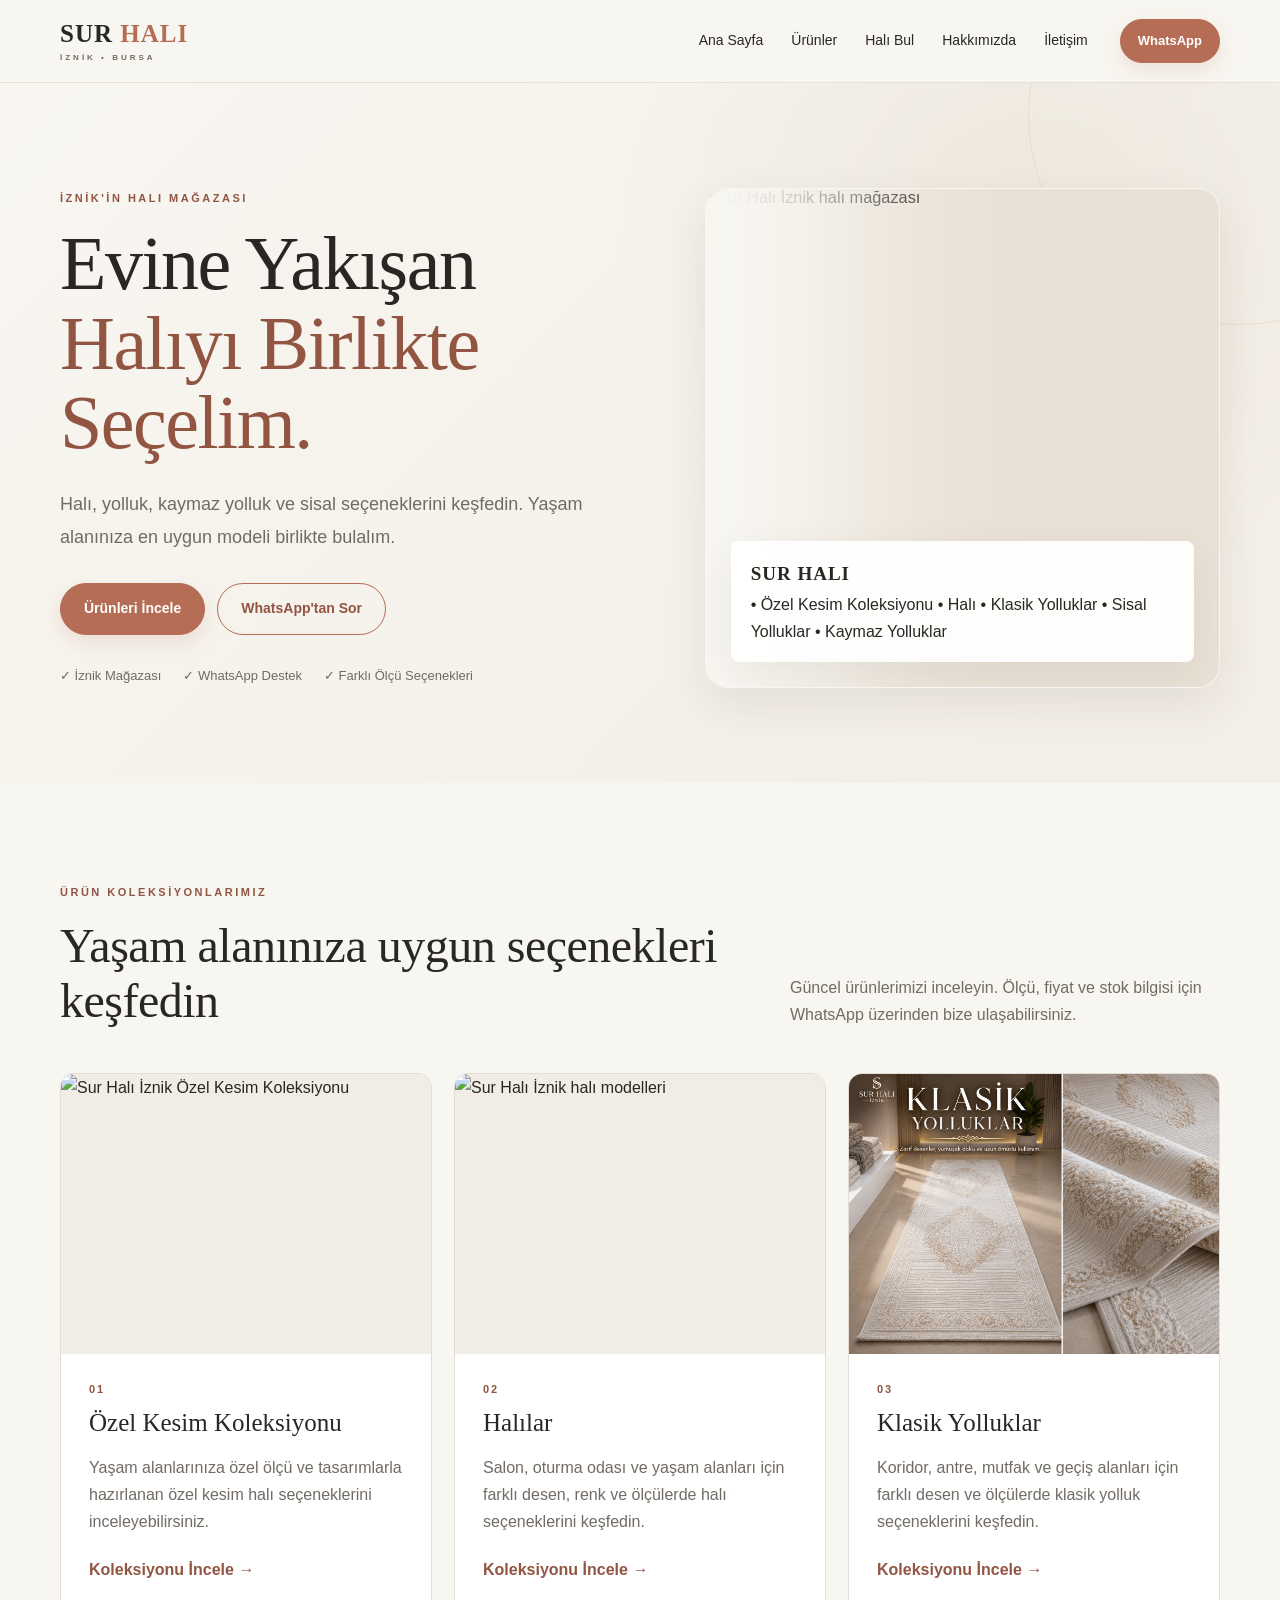
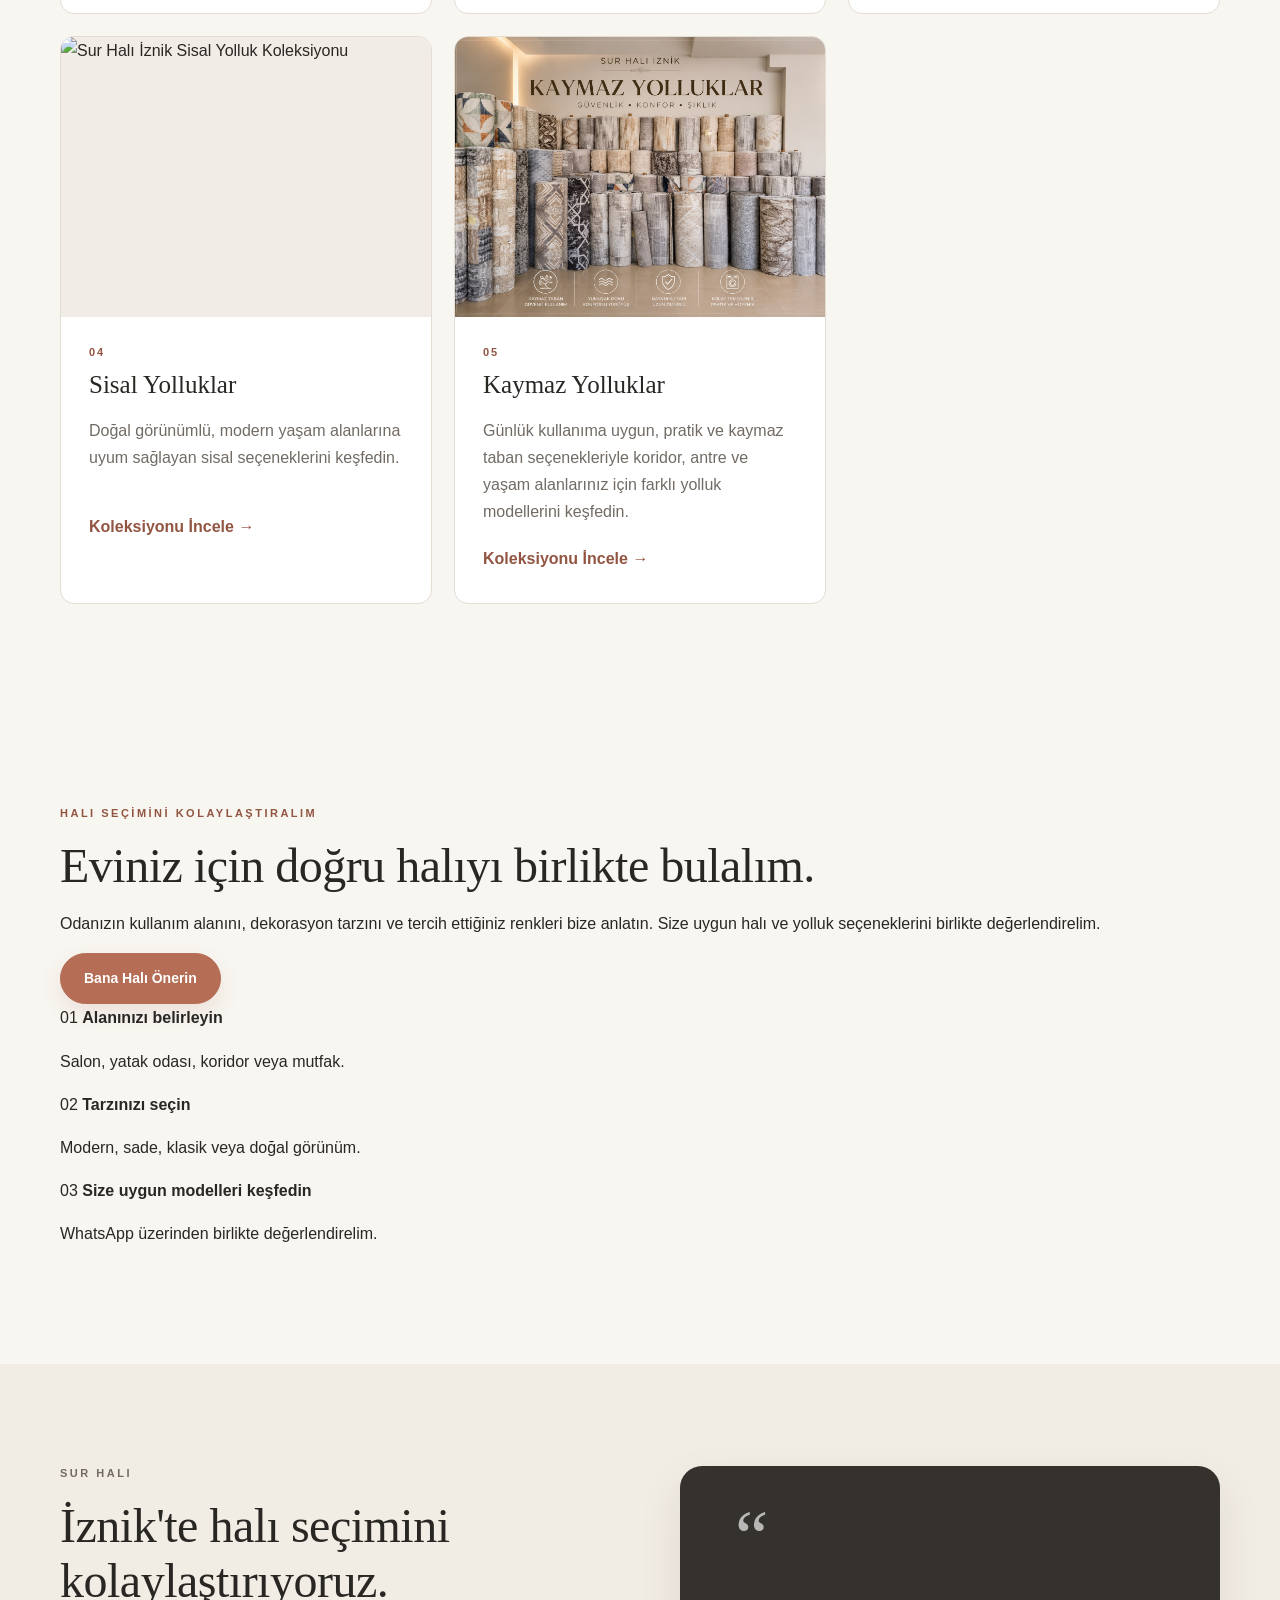
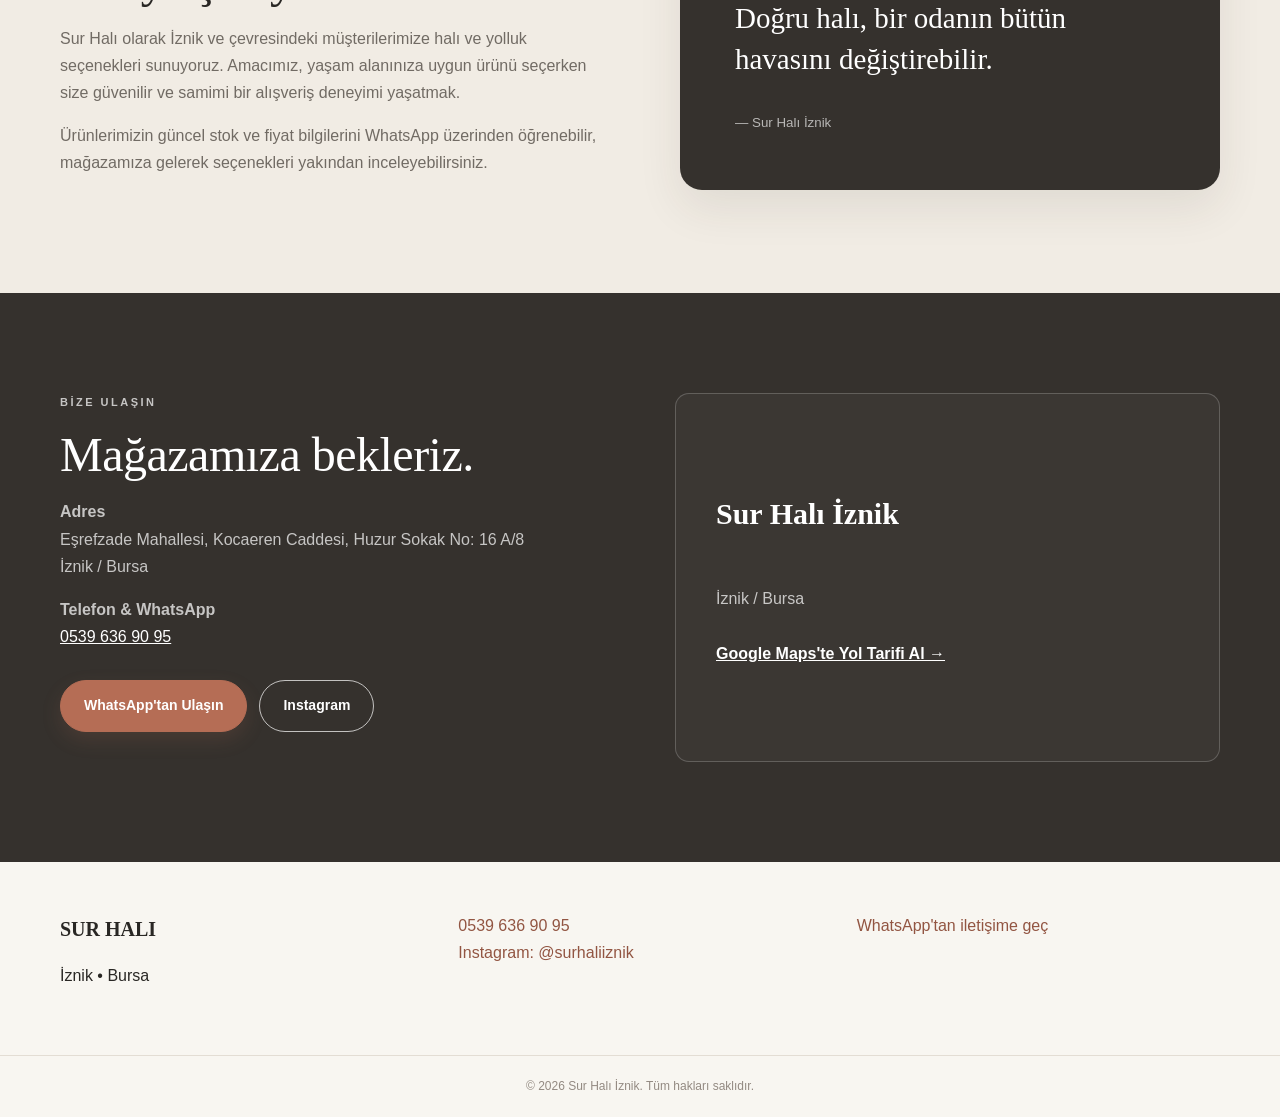
==== index.html @ c20e755e "Update index.html" ====
<!doctype html>
<html lang="tr">

<head>

  <meta charset="UTF-8">
  <meta name="viewport" content="width=device-width, initial-scale=1.0">

  <title>Sur Halı İznik | Halı, Yolluk ve Kaymaz Yolluk</title>

  <meta
    name="description"
    content="Sur Halı İznik; halı, yolluk, kaymaz yolluk ve sisal seçenekleriyle hizmetinizde. İznik ve Türkiye'nin her yerinden ürünlerimizi inceleyin, WhatsApp üzerinden bilgi alın."
  >

  <meta
    name="keywords"
    content="Sur Halı İznik, halı, yolluk, kaymaz yolluk, sisal halı, İznik halı, Bursa halı, halı mağazası"
  >

  <meta name="robots" content="index, follow">

  <meta name="theme-color" content="#6d3f2f">

  <link
    rel="canonical"
    href="https://ceribas-wx16.github.io/sur-hali/"
  >

  <link rel="stylesheet" href="style.css">

</head>


<body>


<!-- =========================================================
     HEADER
========================================================= -->

<header class="site-header">

  <div class="container nav">

    <a class="logo" href="#anasayfa">

      SUR <span>HALI</span>

      <small>
        İZNİK • BURSA
      </small>

    </a>


    <nav>

      <a href="#anasayfa">
        Ana Sayfa
      </a>

      <a href="#urunler">
        Ürünler
      </a>

      <a href="#kesfet">
        Halı Bul
      </a>

      <a href="#hakkimizda">
        Hakkımızda
      </a>

      <a href="#iletisim">
        İletişim
      </a>

    </nav>


    <a
      class="btn btn-small"
      href="https://wa.me/905396369095"
      target="_blank"
      rel="noopener"
    >
      WhatsApp
    </a>

  </div>

</header>



<main id="anasayfa">


<!-- =========================================================
     HERO
========================================================= -->

<section class="hero">

  <div class="container hero-grid">


    <div>

      <p class="eyebrow">
        İZNİK'İN HALI MAĞAZASI
      </p>


      <h1>
        Evine Yakışan
        <br>
        <span>Halıyı Birlikte Seçelim.</span>
      </h1>


      <p class="lead">
        Halı, yolluk, kaymaz yolluk ve sisal seçeneklerini keşfedin.
        Yaşam alanınıza en uygun modeli birlikte bulalım.
      </p>


      <div class="actions">

        <a
          class="btn"
          href="#urunler"
        >
          Ürünleri İncele
        </a>


        <a
          class="btn btn-outline"
          href="https://wa.me/905396369095?text=Merhaba%20Sur%20Halı%2C%20ürünleriniz%20hakkında%20bilgi%20almak%20istiyorum."
          target="_blank"
          rel="noopener"
        >
          WhatsApp'tan Sor
        </a>

      </div>


      <div class="trust">

        <span>✓ İznik Mağazası</span>

        <span>✓ WhatsApp Destek</span>

        <span>✓ Farklı Ölçü Seçenekleri</span>

      </div>

    </div>



    <div class="hero-card">

      <img
        src="https://raw.githubusercontent.com/ceribas-wx16/sur-hali/main/resimler/ana-sayfa/ana-sayfa-magaza.png"
        alt="Sur Halı İznik halı mağazası"
      >


      <div class="card-copy">

        <strong>
          SUR HALI
        </strong>

        <br>

        • Özel Kesim Koleksiyonu
        • Halı
        • Klasik Yolluklar
        • Sisal Yolluklar
        • Kaymaz Yolluklar

      </div>

    </div>

  </div>

</section>



<!-- =========================================================
     ÜRÜNLER
========================================================= -->

<section
  class="section"
  id="urunler"
>

  <div class="container">


    <div class="section-head">

      <div>

        <p class="eyebrow">
          ÜRÜN KOLEKSİYONLARIMIZ
        </p>


        <h2>
          Yaşam alanınıza uygun seçenekleri keşfedin
        </h2>

      </div>


      <p>
        Güncel ürünlerimizi inceleyin.
        Ölçü, fiyat ve stok bilgisi için
        WhatsApp üzerinden bize ulaşabilirsiniz.
      </p>

    </div>



    <div class="cards">


      <!-- =====================================================
           01 - ÖZEL KESİM KOLEKSİYONU
      ====================================================== -->

      <article class="card product-card">

        <div class="product-image">

          <img
            src="https://raw.githubusercontent.com/ceribas-wx16/sur-hali/main/resimler/ozel-kesim/ozel%20koleksiyon-1.png"
            alt="Sur Halı İznik Özel Kesim Koleksiyonu"
            loading="lazy"
          >

        </div>


        <div class="product-content">

          <div class="icon">
            01
          </div>


          <h3>
            Özel Kesim Koleksiyonu
          </h3>


          <p>
            Yaşam alanlarınıza özel ölçü ve tasarımlarla hazırlanan
            özel kesim halı seçeneklerini inceleyebilirsiniz.
          </p>


          <a href="ozel-kesim.html">
            Koleksiyonu İncele →
          </a>

        </div>

      </article>



     <!-- =====================================================
     02 - HALILAR
====================================================== -->

<article class="card product-card">

  <div class="product-image">

    <img
      src="https://raw.githubusercontent.com/ceribas-wx16/sur-hali/main/resimler/halilar/Halilar-1.png"
      alt="Sur Halı İznik halı modelleri"
      loading="lazy"
    >

  </div>

  <div class="product-content">

    <div class="icon">
      02
    </div>

    <h3>
      Halılar
    </h3>

    <p>
      Salon, oturma odası ve yaşam alanları için farklı desen,
      renk ve ölçülerde halı seçeneklerini keşfedin.
    </p>

    <a href="halilar.html">
      Koleksiyonu İncele →
    </a>

  </div>

</article>
      <!-- =====================================================
           03 - KLASİK YOLLUKLAR
      ====================================================== -->

      <article class="card product-card">

        <div class="product-image">

          <img
            src="resimler/klasik-yolluklar/klasik-yolluk-1.png"
            alt="Sur Halı İznik klasik yolluk modelleri"
            loading="lazy"
          >

        </div>


        <div class="product-content">

          <div class="icon">
            03
          </div>


          <h3>
            Klasik Yolluklar
          </h3>


          <p>
            Koridor, antre, mutfak ve geçiş alanları için farklı desen
            ve ölçülerde klasik yolluk seçeneklerini keşfedin.
          </p>


          <a href="klasik-yolluklar.html">
            Koleksiyonu İncele →
          </a>

        </div>

      </article>



      <!-- =====================================================
           04 - SİSAL YOLLUKLAR
      ====================================================== -->

      <article class="card product-card">

        <div class="product-image">

          <img
            src="https://raw.githubusercontent.com/ceribas-wx16/sur-hali/main/resimler/sisal-yolluklar/sisal-kapak.png"
            alt="Sur Halı İznik Sisal Yolluk Koleksiyonu"
            loading="lazy"
          >

        </div>


        <div class="product-content">

          <div class="icon">
            04
          </div>


          <h3>
            Sisal Yolluklar
          </h3>


          <p>
            Doğal görünümlü, modern yaşam alanlarına uyum sağlayan
            sisal seçeneklerini keşfedin.
          </p>


          <a href="sisal-yolluklar.html">
            Koleksiyonu İncele →
          </a>

        </div>

      </article>



      <!-- =====================================================
           05 - KAYMAZ YOLLUKLAR
      ====================================================== -->

      <article class="card product-card">

        <div class="product-image">

          <img
            src="resimler/kaymaz-yolluklar/kaymaz-yolluklar-1.jpg"
            alt="Sur Halı İznik Kaymaz Yolluk Modelleri"
            loading="lazy"
          >

        </div>


        <div class="product-content">

          <div class="icon">
            05
          </div>


          <h3>
            Kaymaz Yolluklar
          </h3>


          <p>
            Günlük kullanıma uygun, pratik ve kaymaz taban seçenekleriyle
            koridor, antre ve yaşam alanlarınız için farklı yolluk modellerini keşfedin.
          </p>


          <a href="kaymaz-yolluklar.html">
            Koleksiyonu İncele →
          </a>

        </div>

      </article>


    </div>

  </div>

</section>



<!-- =========================================================
     HALI BUL
========================================================= -->

<section
  class="section discover"
  id="kesfet"
>

  <div class="container discover-grid">


    <div>

      <p class="eyebrow">
        HALI SEÇİMİNİ KOLAYLAŞTIRALIM
      </p>


      <h2>
        Eviniz için doğru halıyı birlikte bulalım.
      </h2>


      <p>
        Odanızın kullanım alanını, dekorasyon tarzını ve
        tercih ettiğiniz renkleri bize anlatın.
        Size uygun halı ve yolluk seçeneklerini birlikte değerlendirelim.
      </p>


      <a
        class="btn"
        href="https://wa.me/905396369095?text=Merhaba%20Sur%20Halı%2C%20evime%20uygun%20halı%20seçmek%20istiyorum.%20Bana%20yardımcı%20olur%20musunuz%3F"
        target="_blank"
        rel="noopener"
      >
        Bana Halı Önerin
      </a>

    </div>



    <div class="discover-box">


      <div class="discover-step">

        <span>01</span>

        <strong>
          Alanınızı belirleyin
        </strong>

        <p>
          Salon, yatak odası, koridor veya mutfak.
        </p>

      </div>



      <div class="discover-step">

        <span>02</span>

        <strong>
          Tarzınızı seçin
        </strong>

        <p>
          Modern, sade, klasik veya doğal görünüm.
        </p>

      </div>



      <div class="discover-step">

        <span>03</span>

        <strong>
          Size uygun modelleri keşfedin
        </strong>

        <p>
          WhatsApp üzerinden birlikte değerlendirelim.
        </p>

      </div>


    </div>

  </div>

</section>



<!-- =========================================================
     HAKKIMIZDA
========================================================= -->

<section
  class="section about"
  id="hakkimizda"
>

  <div class="container about-grid">


    <div>

      <p class="eyebrow">
        SUR HALI
      </p>


      <h2>
        İznik'te halı seçimini kolaylaştırıyoruz.
      </h2>


      <p>
        Sur Halı olarak İznik ve çevresindeki müşterilerimize
        halı ve yolluk seçenekleri sunuyoruz.
        Amacımız, yaşam alanınıza uygun ürünü seçerken
        size güvenilir ve samimi bir alışveriş deneyimi yaşatmak.
      </p>


      <p>
        Ürünlerimizin güncel stok ve fiyat bilgilerini
        WhatsApp üzerinden öğrenebilir,
        mağazamıza gelerek seçenekleri yakından inceleyebilirsiniz.
      </p>

    </div>



    <div class="quote">

      <span>
        “
      </span>


      <p>
        Doğru halı, bir odanın bütün havasını değiştirebilir.
      </p>


      <small>
        — Sur Halı İznik
      </small>

    </div>

  </div>

</section>



<!-- =========================================================
     İLETİŞİM
========================================================= -->

<section
  class="location"
  id="iletisim"
>

  <div class="container location-grid">


    <div>

      <p class="eyebrow">
        BİZE ULAŞIN
      </p>


      <h2>
        Mağazamıza bekleriz.
      </h2>


      <p>

        <strong>
          Adres
        </strong>

        <br>

        Eşrefzade Mahallesi,
        Kocaeren Caddesi,
        Huzur Sokak No: 16 A/8

        <br>

        İznik / Bursa

      </p>


      <p>

        <strong>
          Telefon & WhatsApp
        </strong>

        <br>

        <a href="tel:+905396369095">
          0539 636 90 95
        </a>

      </p>



      <div class="actions">

        <a
          class="btn"
          href="https://wa.me/905396369095"
          target="_blank"
          rel="noopener"
        >
          WhatsApp'tan Ulaşın
        </a>


        <a
          class="btn btn-outline light"
          href="https://www.instagram.com/surhaliiznik/"
          target="_blank"
          rel="noopener"
        >
          Instagram
        </a>

      </div>

    </div>



    <div class="map-placeholder">

      <h3>
        Sur Halı İznik
      </h3>


      <p>
        İznik / Bursa
      </p>


      <a
        href="https://www.google.com/maps/search/?api=1&query=Sur+Halı+İznik+Bursa"
        target="_blank"
        rel="noopener"
      >
        Google Maps'te Yol Tarifi Al →
      </a>

    </div>

  </div>

</section>


</main>



<!-- =========================================================
     FOOTER
========================================================= -->

<footer>

  <div class="container footer-grid">


    <div>

      <strong>
        SUR HALI
      </strong>


      <p>
        İznik • Bursa
      </p>

    </div>



    <div>

      <a href="tel:+905396369095">
        0539 636 90 95
      </a>

      <br>


      <a
        href="https://www.instagram.com/surhaliiznik/"
        target="_blank"
        rel="noopener"
      >
        Instagram: @surhaliiznik
      </a>

    </div>



    <div>

      <a
        href="https://wa.me/905396369095"
        target="_blank"
        rel="noopener"
      >
        WhatsApp'tan iletişime geç
      </a>

    </div>

  </div>



  <div class="copyright">

    © 2026 Sur Halı İznik.
    Tüm hakları saklıdır.

  </div>

</footer>


</body>

</html>
---- style.css ----
/* =========================================================
   SUR HALI İZNİK — PREMIUM TASARIM SİSTEMİ
   Sıcak, doğal, modern ve uzun ömürlü marka görünümü
   ========================================================= */


/* =========================================================
   RENKLER VE GENEL DEĞİŞKENLER
   ========================================================= */

:root {
  --ivory: #f8f6f1;
  --paper: #ffffff;
  --sand: #e9e1d5;
  --sand-light: #f1ece4;

  --terracotta: #b56d55;
  --terracotta-dark: #925542;

  --charcoal: #292724;
  --muted: #716b64;
  --line: #e3ddd4;

  --dark: #35312d;
  --white: #ffffff;

  --serif: Georgia, "Times New Roman", serif;
  --sans: Arial, Helvetica, sans-serif;

  --radius-sm: 8px;
  --radius-md: 14px;
  --radius-lg: 22px;

  --shadow-soft: 0 12px 40px rgba(50, 42, 34, 0.07);
  --shadow-card: 0 18px 45px rgba(50, 42, 34, 0.09);
}


/* =========================================================
   GENEL
   ========================================================= */

* {
  box-sizing: border-box;
}

html {
  scroll-behavior: smooth;
}

body {
  margin: 0;
  font-family: var(--sans);
  color: var(--charcoal);
  background: var(--ivory);
  line-height: 1.7;
  -webkit-font-smoothing: antialiased;
}

img {
  max-width: 100%;
  display: block;
}

a {
  transition: all 0.25s ease;
}

.container {
  width: min(1160px, 92%);
  margin: 0 auto;
}


/* =========================================================
   HEADER
   ========================================================= */

.site-header {
  position: sticky;
  top: 0;
  z-index: 100;

  background: rgba(248, 246, 241, 0.94);

  backdrop-filter: blur(12px);
  -webkit-backdrop-filter: blur(12px);

  border-bottom: 1px solid rgba(227, 221, 212, 0.8);
}

.nav {
  min-height: 82px;

  display: flex;
  align-items: center;

  gap: 32px;
}


/* =========================================================
   LOGO
   ========================================================= */

.logo {
  color: var(--charcoal);

  text-decoration: none;

  font-family: var(--serif);
  font-weight: 700;
  font-size: 25px;

  letter-spacing: 1px;
  line-height: 1;

  white-space: nowrap;
}

.logo span {
  color: var(--terracotta);
}

.logo small {
  display: block;

  font-family: var(--sans);

  font-size: 8px;
  font-weight: 600;

  letter-spacing: 3px;

  margin-top: 8px;

  color: var(--muted);
}


/* =========================================================
   MENÜ
   ========================================================= */

.nav nav {
  display: flex;

  gap: 28px;

  margin-left: auto;
}

.nav nav a {
  position: relative;

  color: var(--charcoal);

  text-decoration: none;

  font-size: 14px;
  font-weight: 500;
}

.nav nav a::after {
  content: "";

  position: absolute;

  left: 0;
  bottom: -7px;

  width: 0;
  height: 1px;

  background: var(--terracotta);

  transition: width 0.25s ease;
}

.nav nav a:hover {
  color: var(--terracotta-dark);
}

.nav nav a:hover::after {
  width: 100%;
}


/* =========================================================
   BUTONLAR
   ========================================================= */

.btn {
  display: inline-flex;

  align-items: center;
  justify-content: center;

  gap: 8px;

  background: var(--terracotta);
  color: var(--white);

  text-decoration: none;

  padding: 13px 23px;

  border-radius: 999px;

  font-size: 14px;
  font-weight: 700;

  border: 1px solid var(--terracotta);

  box-shadow: 0 8px 20px rgba(181, 109, 85, 0.16);

  cursor: pointer;
}

.btn:hover {
  background: var(--terracotta-dark);

  border-color: var(--terracotta-dark);

  transform: translateY(-2px);

  box-shadow: 0 12px 25px rgba(181, 109, 85, 0.22);
}

.btn-small {
  padding: 10px 17px;
  font-size: 13px;
}

.btn-outline {
  background: transparent;

  color: var(--terracotta-dark);

  border: 1px solid var(--terracotta);

  box-shadow: none;
}

.btn-outline:hover {
  background: var(--terracotta);
  color: var(--white);
}

.light {
  color: var(--white);
  border-color: rgba(255, 255, 255, 0.7);
}

.light:hover {
  background: var(--white);
  color: var(--dark);
}


/* =========================================================
   HERO — ANA SAYFA ÜST ALAN
   ========================================================= */

.hero {
  position: relative;

  padding: 105px 0 95px;

  background:
    radial-gradient(
      circle at 80% 20%,
      rgba(233, 225, 213, 0.6),
      transparent 35%
    ),
    linear-gradient(
      135deg,
      #f8f6f1 0%,
      #f3eee6 100%
    );

  overflow: hidden;
}

.hero::before {
  content: "";

  position: absolute;

  width: 420px;
  height: 420px;

  border: 1px solid rgba(181, 109, 85, 0.13);

  border-radius: 50%;

  right: -170px;
  top: -180px;
}

.hero-grid {
  display: grid;

  grid-template-columns: 1.05fr 0.95fr;

  gap: 75px;

  align-items: center;
}


/* =========================================================
   HERO YAZILARI
   ========================================================= */

.eyebrow {
  color: var(--terracotta-dark);

  font-size: 11px;

  font-weight: 800;

  letter-spacing: 2.5px;

  margin: 0 0 16px;
}

.hero h1 {
  font-family: var(--serif);

  font-weight: 500;

  font-size: clamp(44px, 6vw, 76px);

  line-height: 1.05;

  letter-spacing: -1.5px;

  margin: 0 0 25px;

  color: var(--charcoal);
}

.hero h1 span {
  color: var(--terracotta-dark);
}

.lead {
  font-size: 18px;

  max-width: 650px;

  color: var(--muted);

  line-height: 1.8;
}

.actions {
  display: flex;

  gap: 12px;

  flex-wrap: wrap;

  margin: 30px 0;
}

.trust {
  display: flex;

  gap: 22px;

  flex-wrap: wrap;

  color: var(--muted);

  font-size: 13px;
}


/* =========================================================
   HERO GÖRSEL ALANI
   ========================================================= */

.hero-card {
  min-height: 500px;

  position: relative;

  overflow: hidden;

  border-radius: var(--radius-lg);

  background: var(--sand);

  box-shadow: var(--shadow-card);

  border: 1px solid rgba(255, 255, 255, 0.7);
}


/* =========================================================
   ANA SAYFA GÖRSELİ
   ========================================================= */

.hero-card img {
  position: absolute;

  inset: 0;

  width: 100%;
  height: 100%;

  object-fit: cover;

  object-position: center;

  display: block;

  transform: scale(1.02);
}


/* =========================================================
   SOL TARAFTAN BEYAZA DOĞRU YUMUŞAK GEÇİŞ
   ========================================================= */

.hero-card::after {
  content: "";

  position: absolute;

  inset: 0;

  z-index: 1;

  pointer-events: none;

  background:
    linear-gradient(
      90deg,

      rgba(248, 246, 241, 1) 0%,

      rgba(248, 246, 241, 0.98) 5%,

      rgba(248, 246, 241, 0.92) 10%,

      rgba(248, 246, 241, 0.78) 18%,

      rgba(248, 246, 241, 0.58) 26%,

      rgba(248, 246, 241, 0.36) 34%,

      rgba(248, 246, 241, 0.18) 43%,

      rgba(248, 246, 241, 0.06) 53%,

      rgba(248, 246, 241, 0) 65%
    );
}


/* =========================================================
   HERO GÖRSEL ALT YAZISI
   ========================================================= */

.card-copy {
  position: absolute;

  bottom: 25px;

  left: 25px;
  right: 25px;

  z-index: 2;

  background: rgba(255, 255, 255, 0.92);

  backdrop-filter: blur(8px);

  padding: 17px 20px;

  border-radius: var(--radius-sm);

  color: var(--charcoal);

  box-shadow: var(--shadow-soft);
}

.card-copy strong {
  font-family: var(--serif);

  font-size: 19px;

  letter-spacing: 1px;
}


/* =========================================================
   GENEL BÖLÜMLER
   ========================================================= */

.section {
  padding: 100px 0;
}

.section-head {
  display: flex;

  justify-content: space-between;

  gap: 50px;

  align-items: end;

  margin-bottom: 45px;
}

.section-head h2,
h2 {
  font-family: var(--serif);

  font-weight: 500;

  font-size: clamp(34px, 4vw, 48px);

  line-height: 1.15;

  letter-spacing: -0.5px;

  margin: 0;

  color: var(--charcoal);
}

.section-head > p {
  max-width: 430px;

  color: var(--muted);

  margin: 0;
}


/* =========================================================
   KATEGORİ KARTLARI
   ========================================================= */

.cards {
  display: grid;

  grid-template-columns: repeat(3, 1fr);

  gap: 22px;
}

.card {
  position: relative;

  background: var(--paper);

  border: 1px solid var(--line);

  padding: 32px;

  border-radius: var(--radius-md);

  transition: all 0.3s ease;

  overflow: hidden;
}

.card::before {
  content: "";

  position: absolute;

  top: 0;
  left: 0;

  width: 100%;
  height: 3px;

  background: var(--terracotta);

  transform: scaleX(0);

  transform-origin: left;

  transition: transform 0.3s ease;
}

.card:hover {
  transform: translateY(-6px);

  box-shadow: var(--shadow-card);

  border-color: rgba(181, 109, 85, 0.25);
}

.card:hover::before {
  transform: scaleX(1);
}

.icon {
  color: var(--terracotta-dark);

  font-weight: 800;

  font-size: 11px;

  letter-spacing: 2px;
}

.card h3 {
  font-family: var(--serif);

  font-weight: 500;

  font-size: 25px;

  line-height: 1.25;

  margin: 12px 0;

  color: var(--charcoal);
}

.card p {
  color: var(--muted);

  min-height: 78px;

  margin-bottom: 20px;
}

.card a {
  color: var(--terracotta-dark);

  font-weight: 700;

  text-decoration: none;
}

.card a:hover {
  color: var(--charcoal);
}


/* =========================================================
   ÜRÜN KARTLARI
   ========================================================= */

.product-card {
  position: relative;

  overflow: hidden;

  padding: 0;

  background: var(--paper);

  border: 1px solid var(--line);

  border-radius: var(--radius-md);

  transition: all 0.3s ease;
}

.product-card:hover {
  transform: translateY(-6px);

  box-shadow: var(--shadow-card);

  border-color: rgba(181, 109, 85, 0.25);
}

.product-card::before {
  content: "";

  position: absolute;

  top: 0;
  left: 0;

  width: 100%;
  height: 3px;

  background: var(--terracotta);

  transform: scaleX(0);

  transform-origin: left;

  transition: transform 0.3s ease;

  z-index: 2;
}

.product-card:hover::before {
  transform: scaleX(1);
}


/* =========================================================
   ÜRÜN GÖRSELİ
   ========================================================= */

.product-image {
  width: 100%;

  height: 280px;

  overflow: hidden;

  background: #f1ece6;
}

.product-image img {
  width: 100%;
  height: 100%;

  display: block;

  object-fit: cover;

  transition: transform 0.5s ease;
}

.product-card:hover .product-image img {
  transform: scale(1.04);
}


/* =========================================================
   ÜRÜN İÇERİĞİ
   ========================================================= */

.product-content {
  padding: 26px 28px 30px;

  text-align: left;
}

.product-content .icon {
  margin-bottom: 8px;
}

.product-content h3 {
  margin-top: 8px;
}

.product-content p {
  min-height: 76px;

  margin-bottom: 20px;
}


/* =========================================================
   HAKKIMIZDA
   ========================================================= */

.about {
  background: var(--sand-light);
}

.about-grid {
  display: grid;

  grid-template-columns: 1fr 1fr;

  gap: 80px;

  align-items: center;
}

.about p {
  color: var(--muted);
}

.quote {
  background: var(--dark);

  color: var(--white);

  padding: 55px;

  border-radius: var(--radius-lg);

  box-shadow: var(--shadow-card);
}

.quote span {
  font-family: var(--serif);

  font-size: 75px;

  line-height: 0.4;

  opacity: 0.65;
}

.quote p {
  color: var(--white);

  font-family: var(--serif);

  font-size: 29px;

  line-height: 1.4;
}

.quote small {
  color: rgba(255, 255, 255, 0.65);
}


/* =========================================================
   İLETİŞİM
   ========================================================= */

.location {
  padding: 100px 0;

  background: var(--dark);

  color: var(--white);
}

.location-grid {
  display: grid;

  grid-template-columns: 1fr 1fr;

  gap: 70px;

  align-items: stretch;
}

.location h2 {
  color: var(--white);
}

.location p {
  color: rgba(255, 255, 255, 0.72);
}

.location a {
  color: var(--white);
}

.map-placeholder {
  border: 1px solid rgba(255, 255, 255, 0.2);

  min-height: 300px;

  padding: 40px;

  display: flex;

  flex-direction: column;

  justify-content: center;

  border-radius: var(--radius-md);

  background: rgba(255, 255, 255, 0.03);
}

.map-placeholder h3 {
  font-family: var(--serif);

  font-size: 30px;

  margin-top: 0;
}

.map-placeholder a {
  margin-top: 12px;

  font-weight: 700;
}


/* =========================================================
   FOOTER
   ========================================================= */

footer {
  background: var(--ivory);
}

.footer-grid {
  display: grid;

  grid-template-columns: 1fr 1fr 1fr;

  gap: 35px;

  padding: 50px 0;
}

.footer-grid strong {
  font-family: var(--serif);

  font-size: 20px;
}

.footer-grid a {
  color: var(--terracotta-dark);

  text-decoration: none;
}

.footer-grid a:hover {
  color: var(--charcoal);
}

.copyright {
  text-align: center;

  border-top: 1px solid var(--line);

  padding: 20px;

  color: #938a82;

  font-size: 12px;
}


/* =========================================================
   TABLET
   ========================================================= */

@media (max-width: 900px) {

  .nav {
    min-height: auto;

    padding: 15px 0;

    flex-wrap: wrap;
  }

  .nav nav {
    order: 3;

    width: 100%;

    justify-content: center;

    gap: 22px;
  }

  .hero {
    padding: 70px 0;
  }

  .hero-grid {
    grid-template-columns: 1fr;

    gap: 45px;
  }

  .hero-card {
    min-height: 380px;
  }

  .about-grid,
  .location-grid {
    grid-template-columns: 1fr;

    gap: 45px;
  }

  .cards {
    grid-template-columns: 1fr 1fr;
  }

  .section-head {
    display: block;
  }

  .section-head > p {
    margin-top: 18px;
  }

  .footer-grid {
    grid-template-columns: 1fr;

    gap: 20px;
  }

  .product-image {
    height: 240px;
  }

}


/* =========================================================
   MOBİL
   ========================================================= */

@media (max-width: 560px) {

  .container {
    width: min(92%, 430px);
  }

  .nav {
    gap: 15px;
  }

  .logo {
    font-size: 22px;
  }

  .nav .btn {
    margin-left: auto;
  }

  .nav nav {
    justify-content: space-between;

    gap: 8px;
  }

  .nav nav a {
    font-size: 12px;
  }

  .hero {
    padding: 60px 0;
  }

  .hero h1 {
    font-size: 44px;

    letter-spacing: -1px;
  }

  .lead {
    font-size: 16px;
  }

  .hero-card {
    min-height: 300px;
  }


  /* -----------------------------------------
     MOBİLDE GÖRSEL GEÇİŞİ
     ÜSTTEN ALTA DOĞRU YUMUŞAK GEÇİŞ
     ----------------------------------------- */

  .hero-card::after {
    background:
      linear-gradient(
        180deg,

        rgba(248, 246, 241, 0.90) 0%,

        rgba(248, 246, 241, 0.65) 12%,

        rgba(248, 246, 241, 0.35) 25%,

        rgba(248, 246, 241, 0.12) 40%,

        rgba(248, 246, 241, 0) 60%
      );
  }

  .section {
    padding: 70px 0;
  }

  .cards {
    grid-template-columns: 1fr;
  }

  .card {
    padding: 28px;
  }

  .product-image {
    height: 260px;
  }

  .product-content {
    padding: 24px;
  }

  .quote {
    padding: 35px;
  }

  .quote p {
    font-size: 24px;
  }

  .location {
    padding: 70px 0;
  }

  .map-placeholder {
    padding: 30px;
  }

}
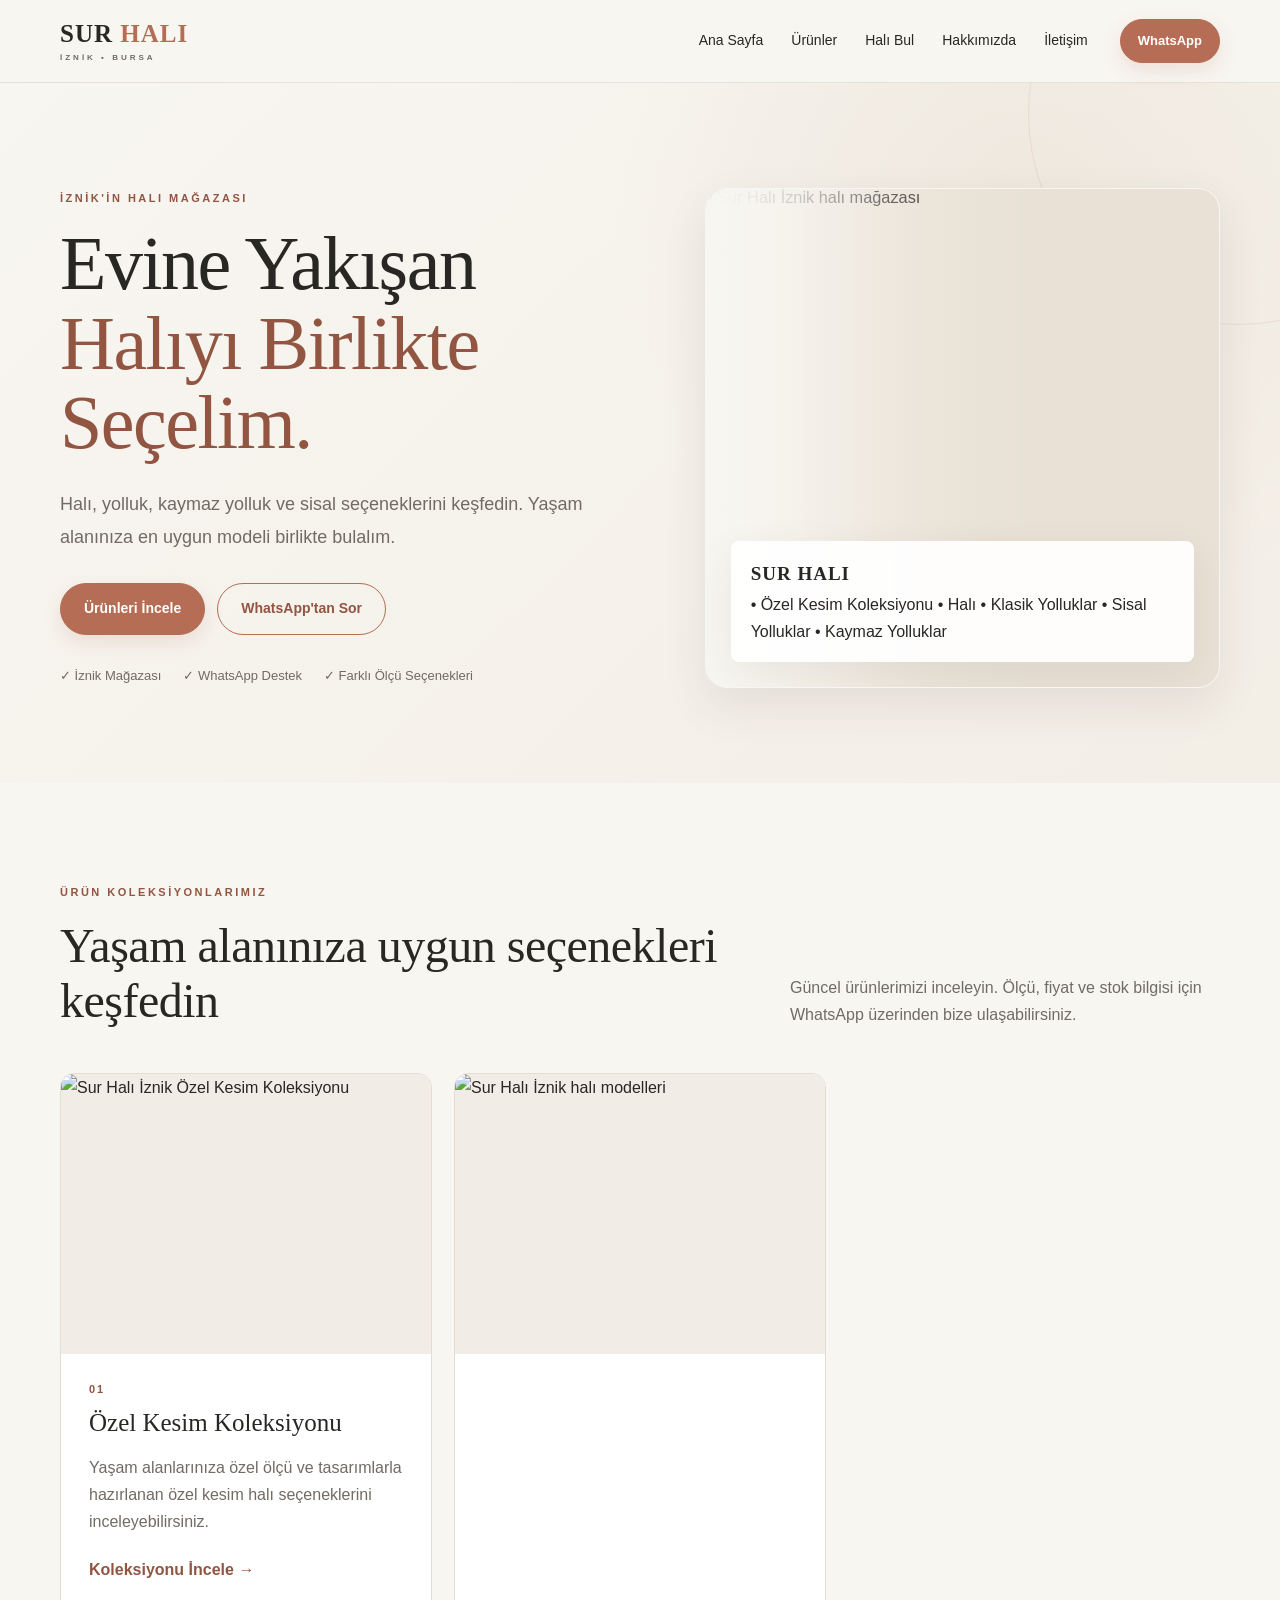
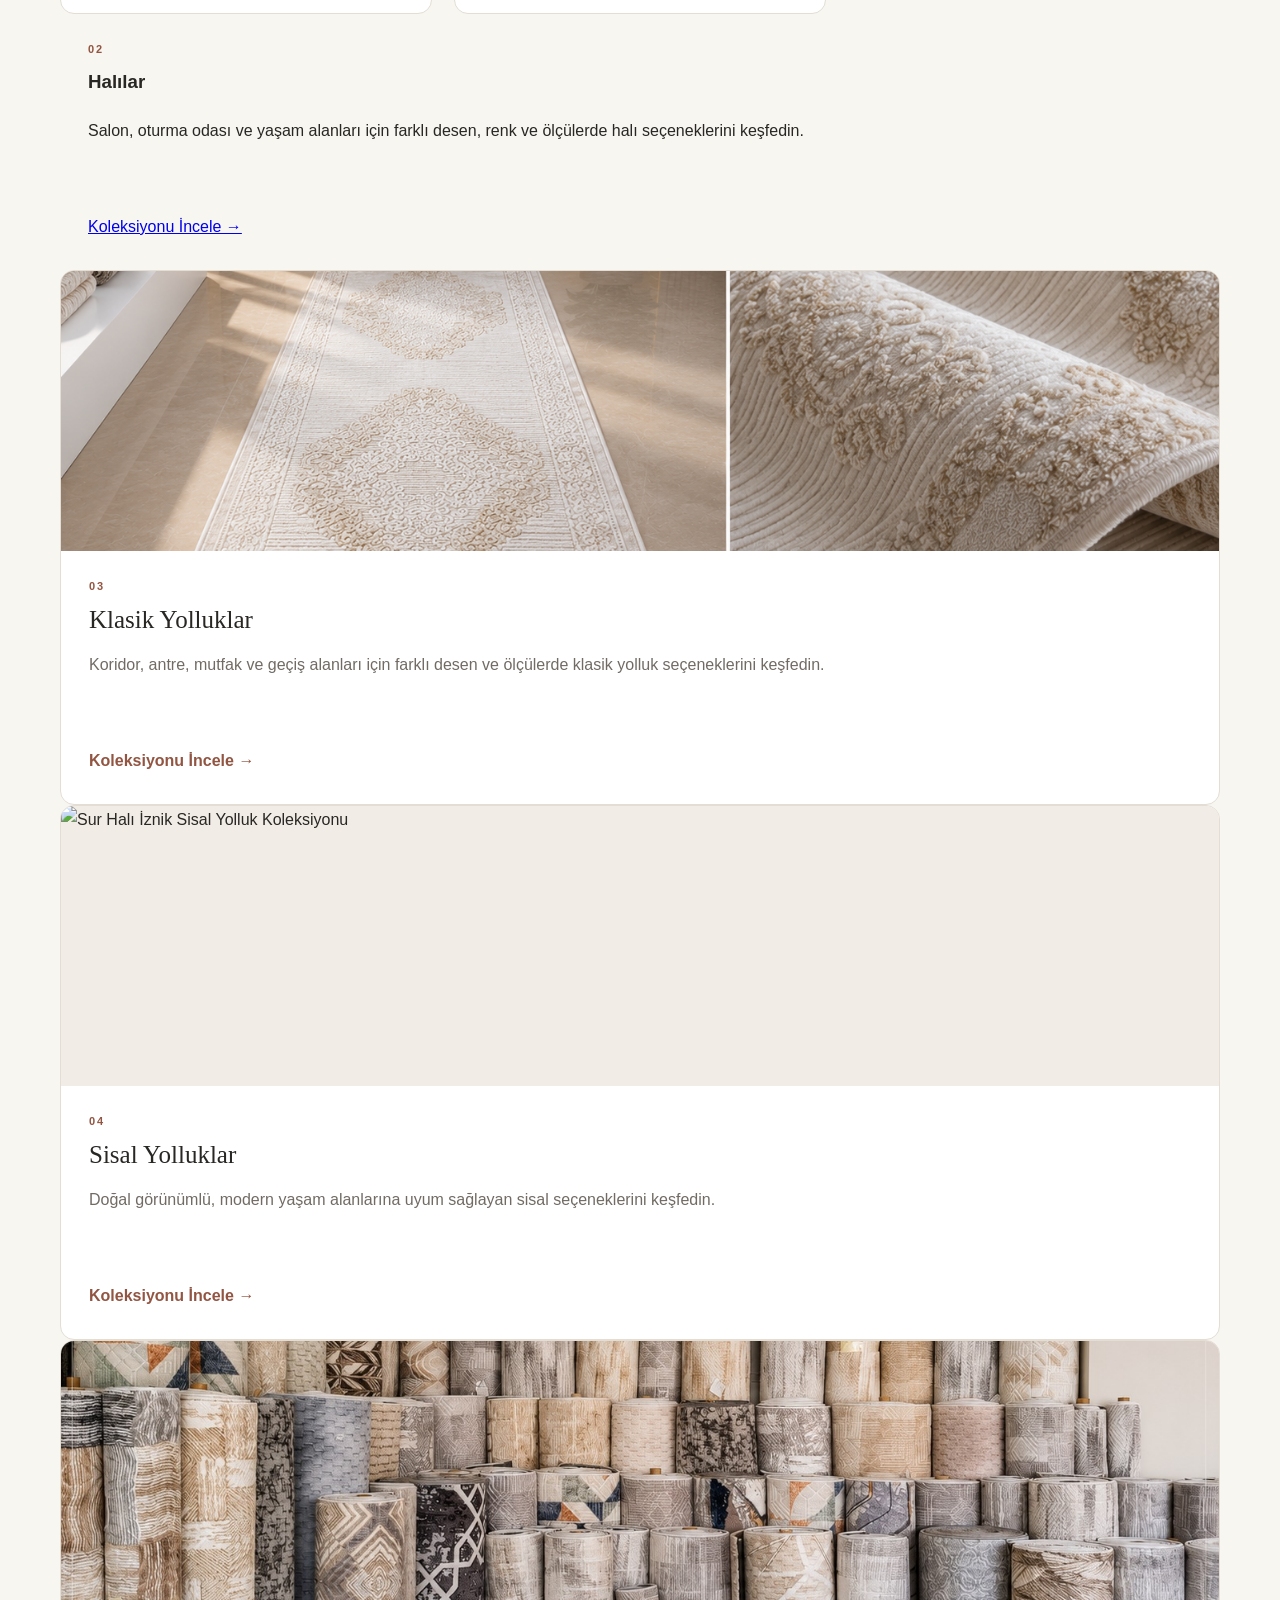
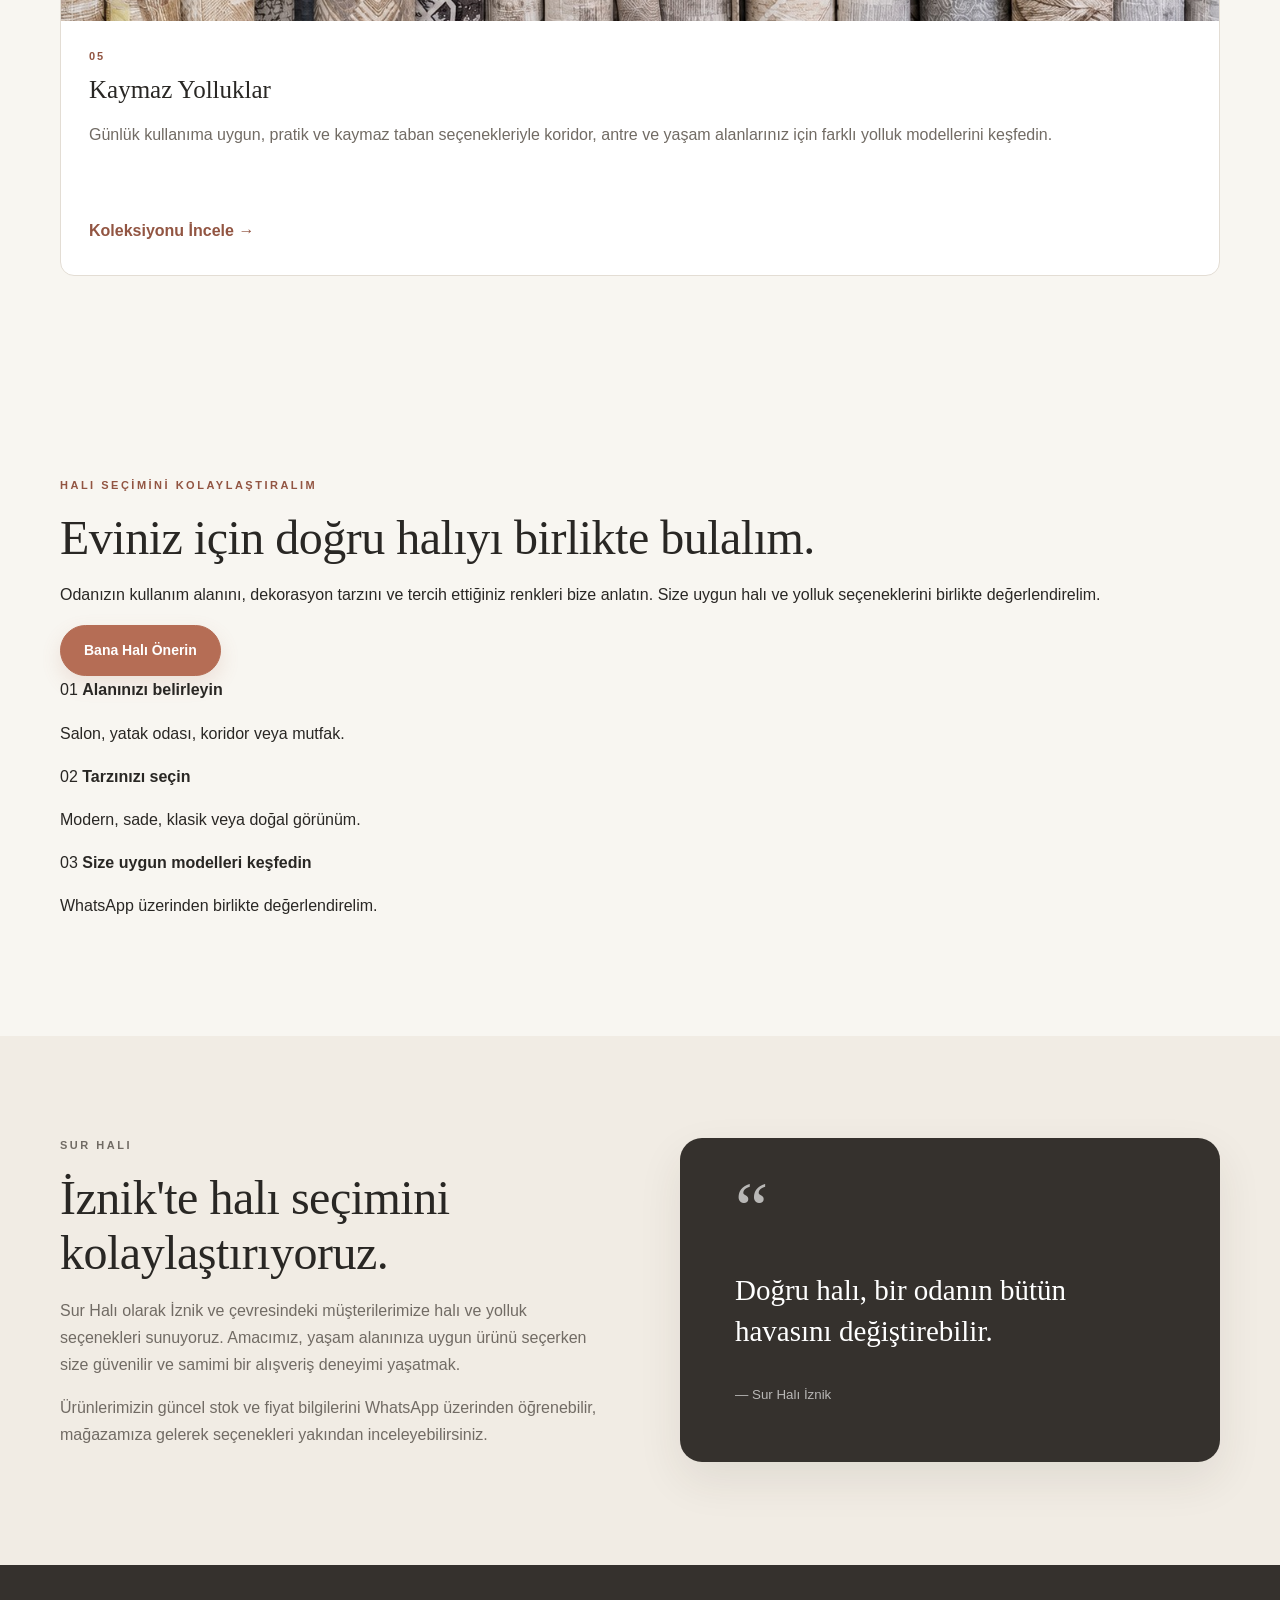
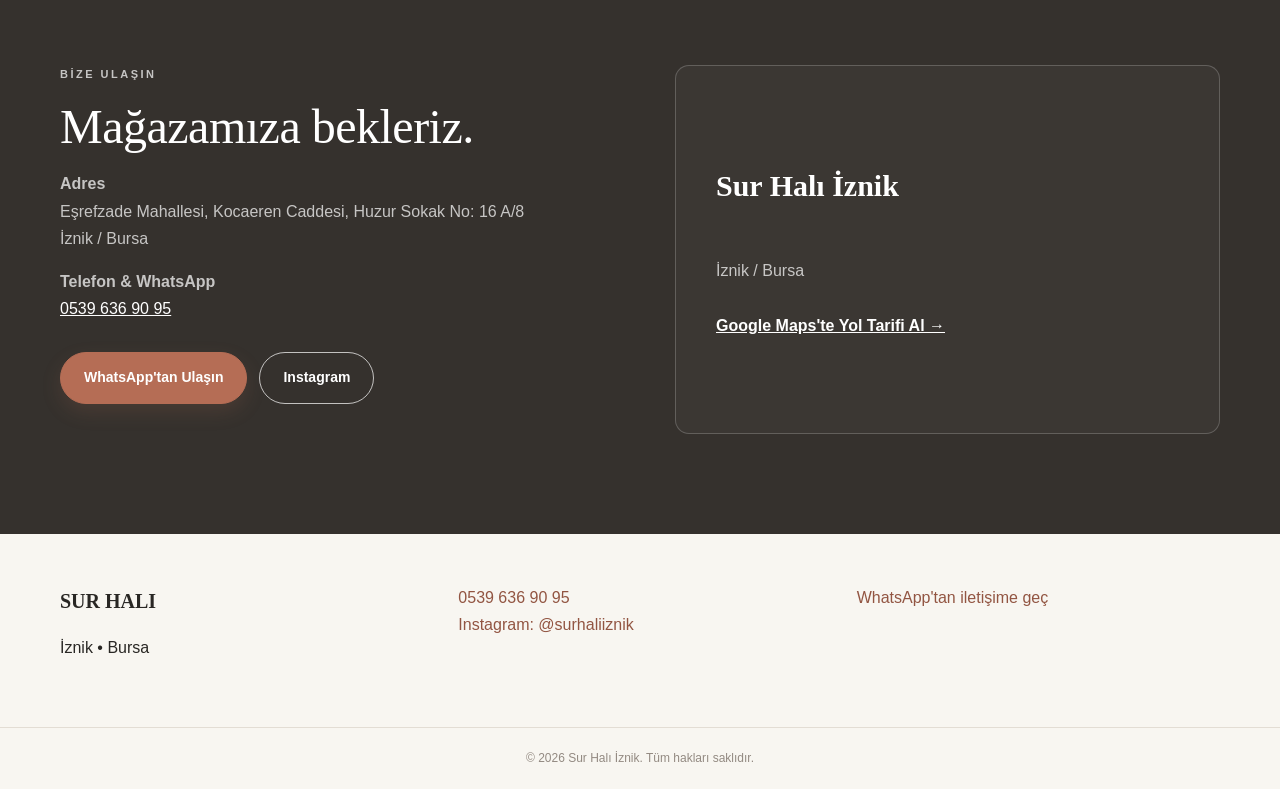
==== commit 20e68e61: "Update index.html" ====
--- a/index.html
+++ b/index.html
@@ -288,11 +288,12 @@
 
   <div class="product-image">
 
-    <img
-      src="https://raw.githubusercontent.com/ceribas-wx16/sur-hali/main/resimler/halilar/Halilar-1.png"
-      alt="Sur Halı İznik halı modelleri"
-      loading="lazy"
-    >
+  <img
+    src="https://raw.githubusercontent.com/ceribas-wx16/sur-hali/main/resimler/halilar/Halilar-1.png"
+    alt="Sur Halı İznik halı modelleri"
+  >
+
+</div>
 
   </div>
 
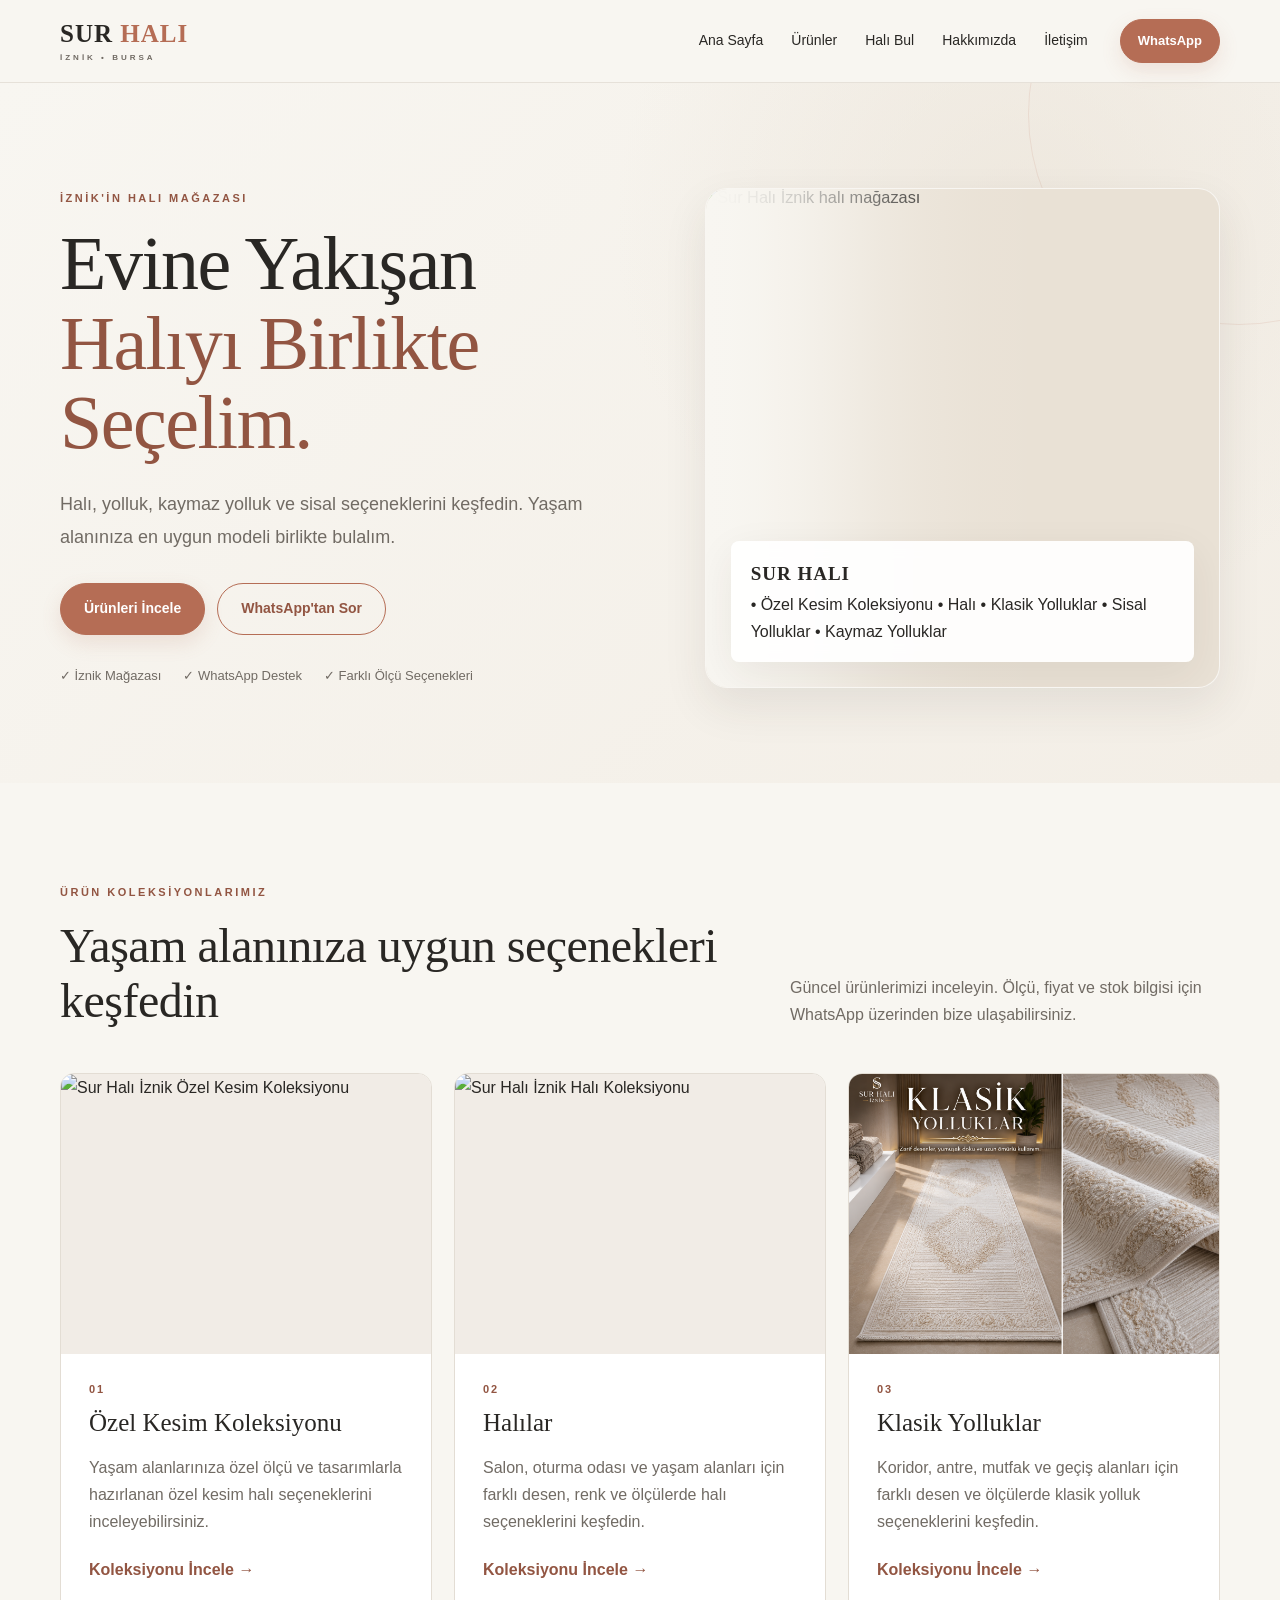
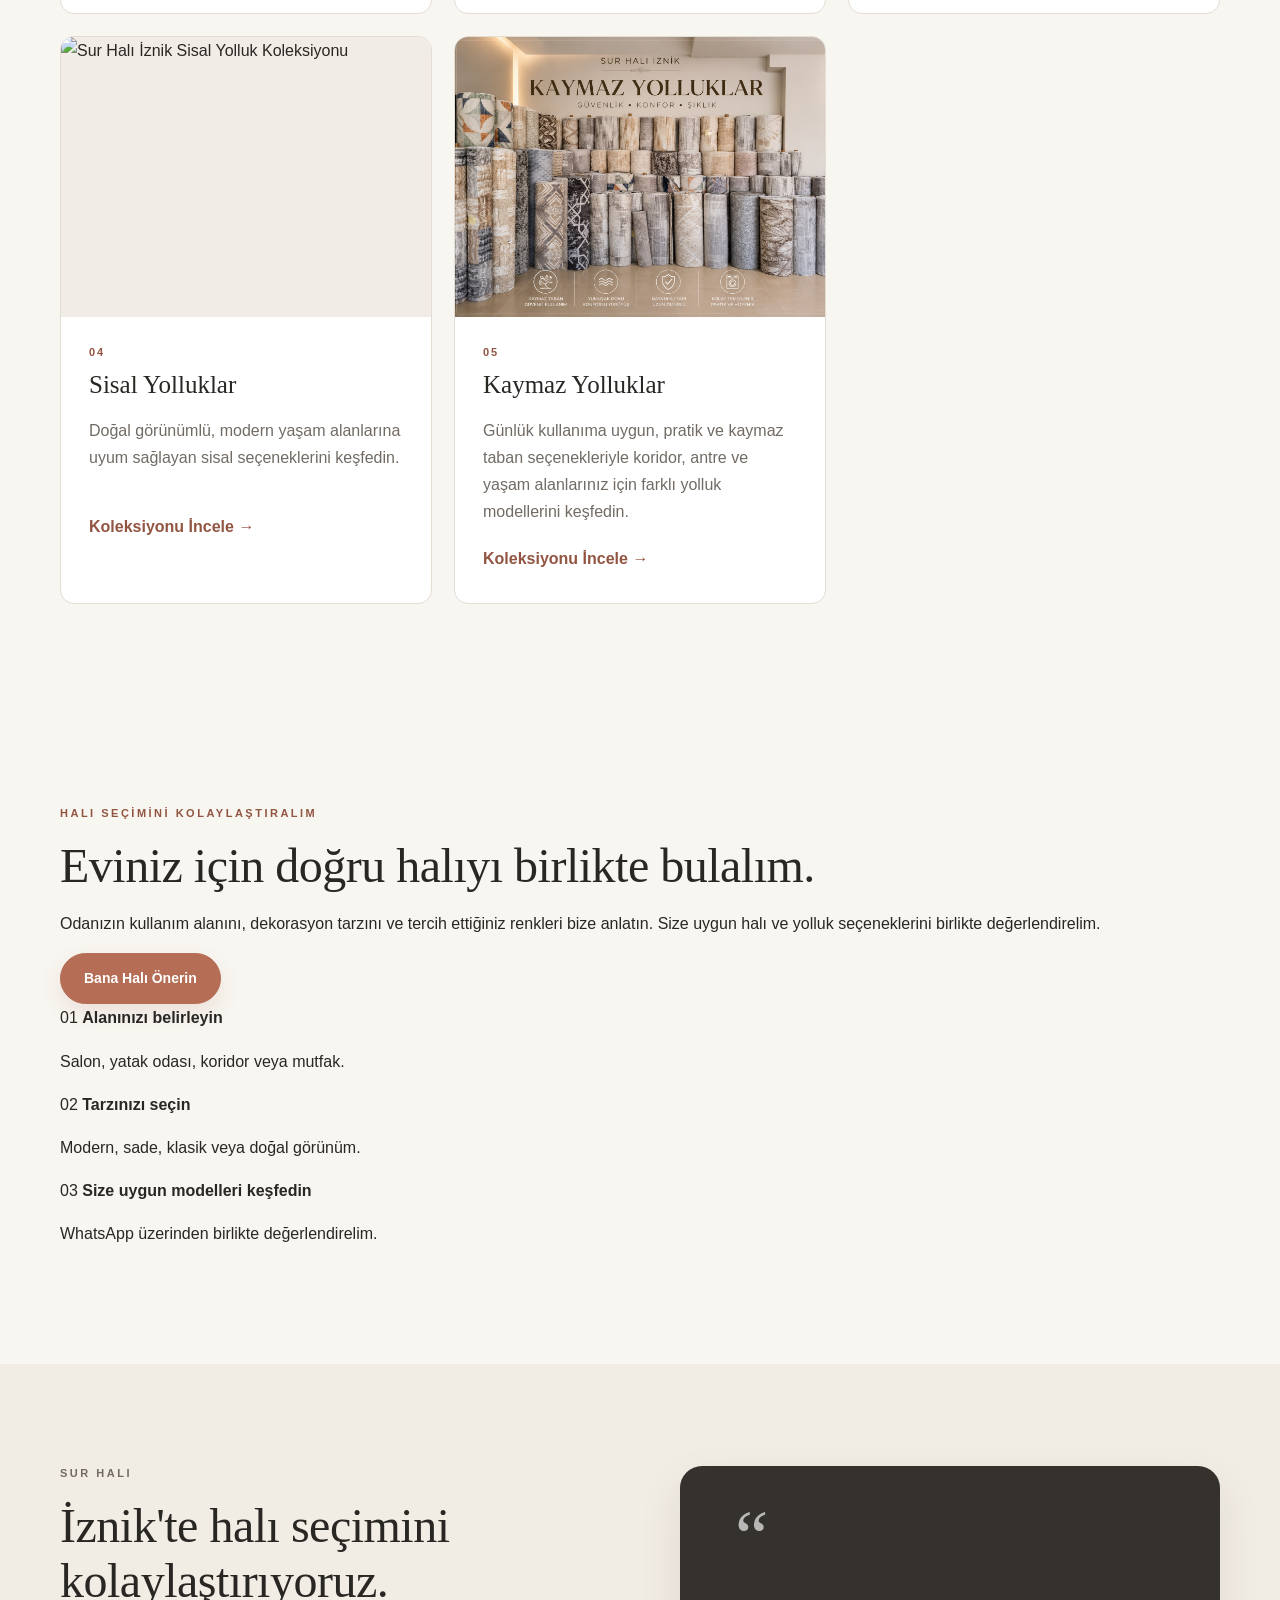
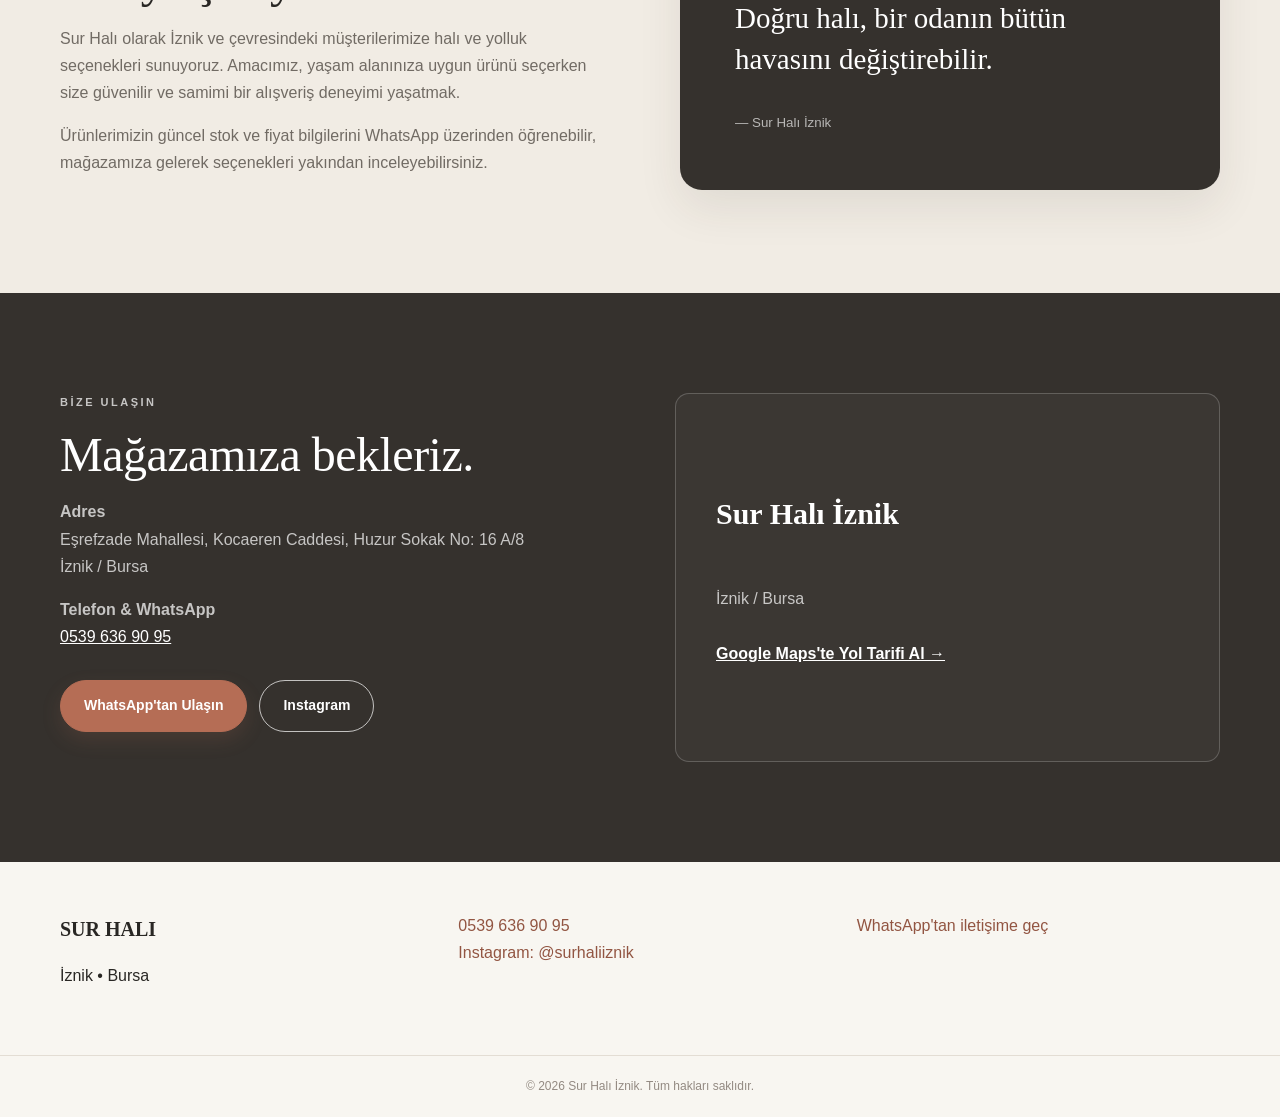
==== commit 392c0cb6: "Update index.html" ====
--- a/index.html
+++ b/index.html
@@ -279,8 +279,7 @@
       </article>
 
 
-
-     <!-- =====================================================
+<!-- =====================================================
      02 - HALILAR
 ====================================================== -->
 
@@ -288,12 +287,11 @@
 
   <div class="product-image">
 
-  <img
-    src="https://raw.githubusercontent.com/ceribas-wx16/sur-hali/main/resimler/halilar/Halilar-1.png"
-    alt="Sur Halı İznik halı modelleri"
-  >
-
-</div>
+    <img
+      src="https://raw.githubusercontent.com/ceribas-wx16/sur-hali/main/resimler/halilar/Halilar-1.png"
+      alt="Sur Halı İznik Halı Koleksiyonu"
+      loading="lazy"
+    >
 
   </div>
 
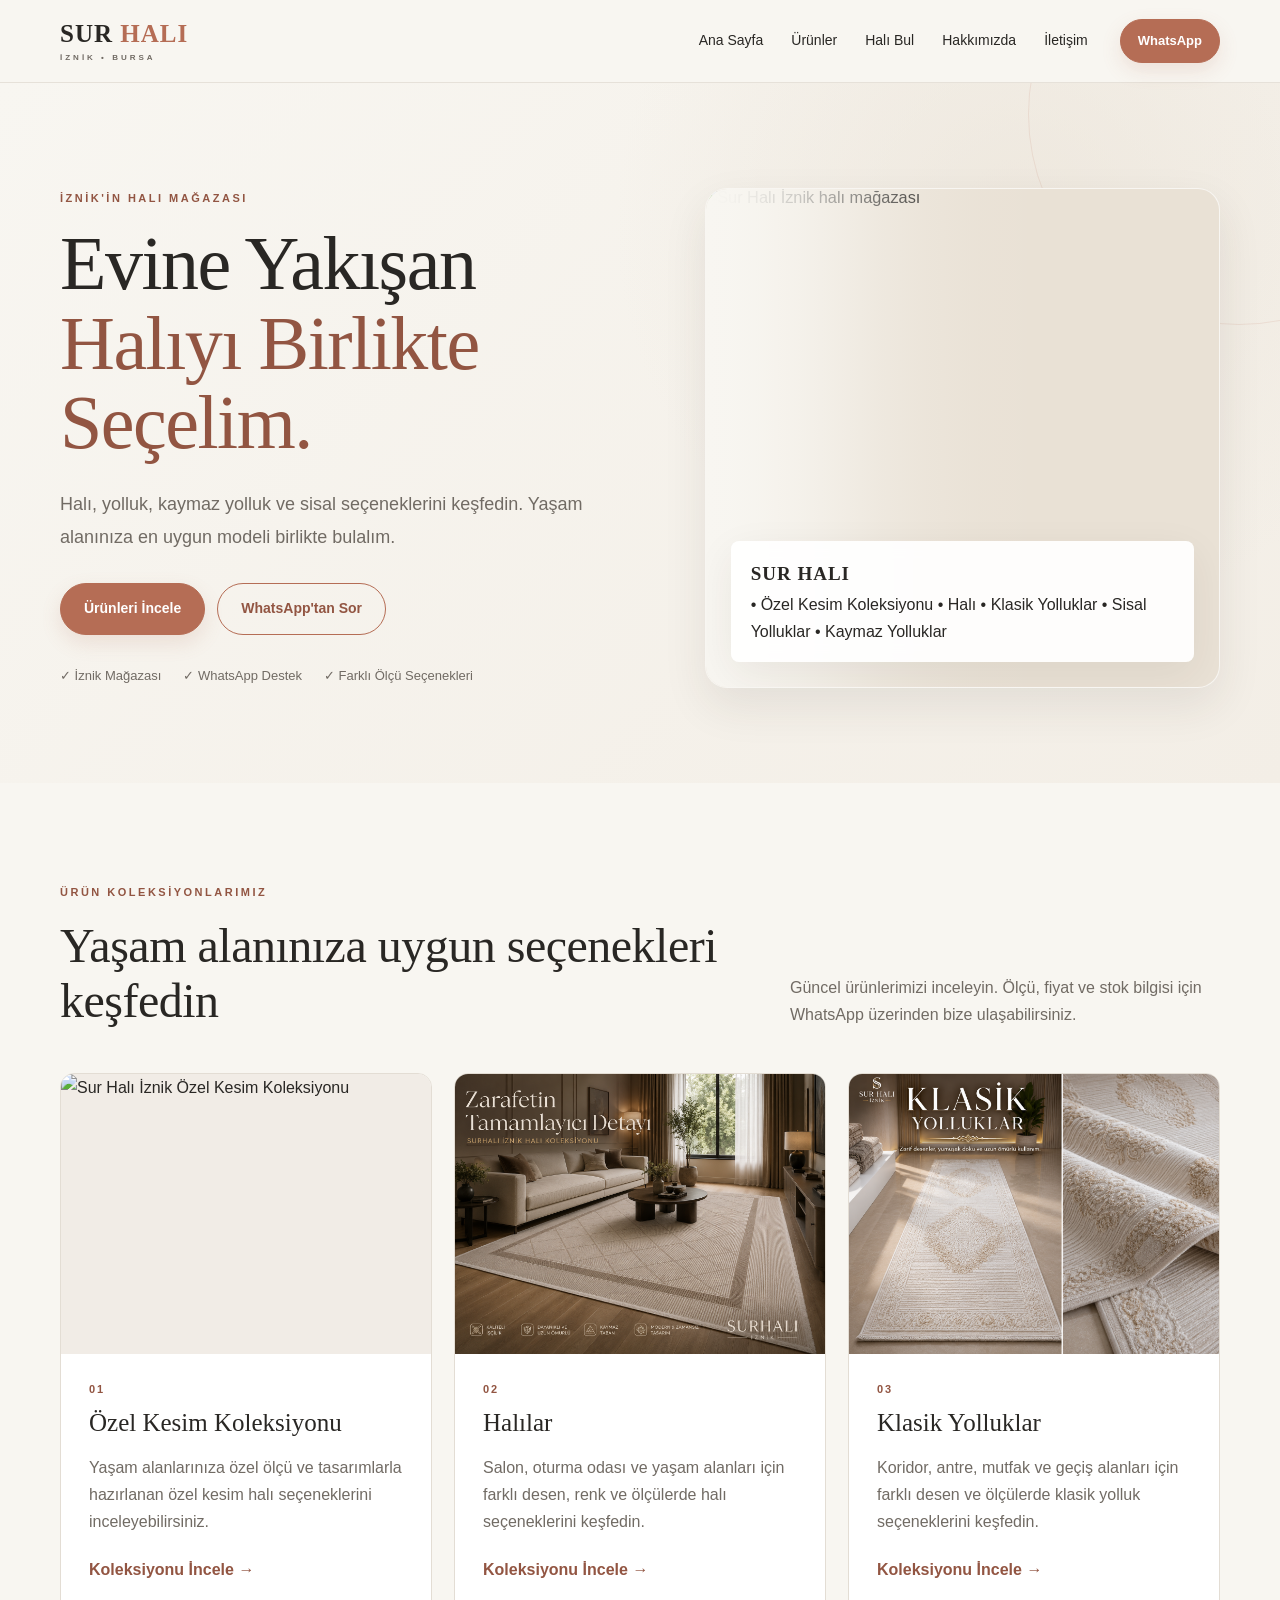
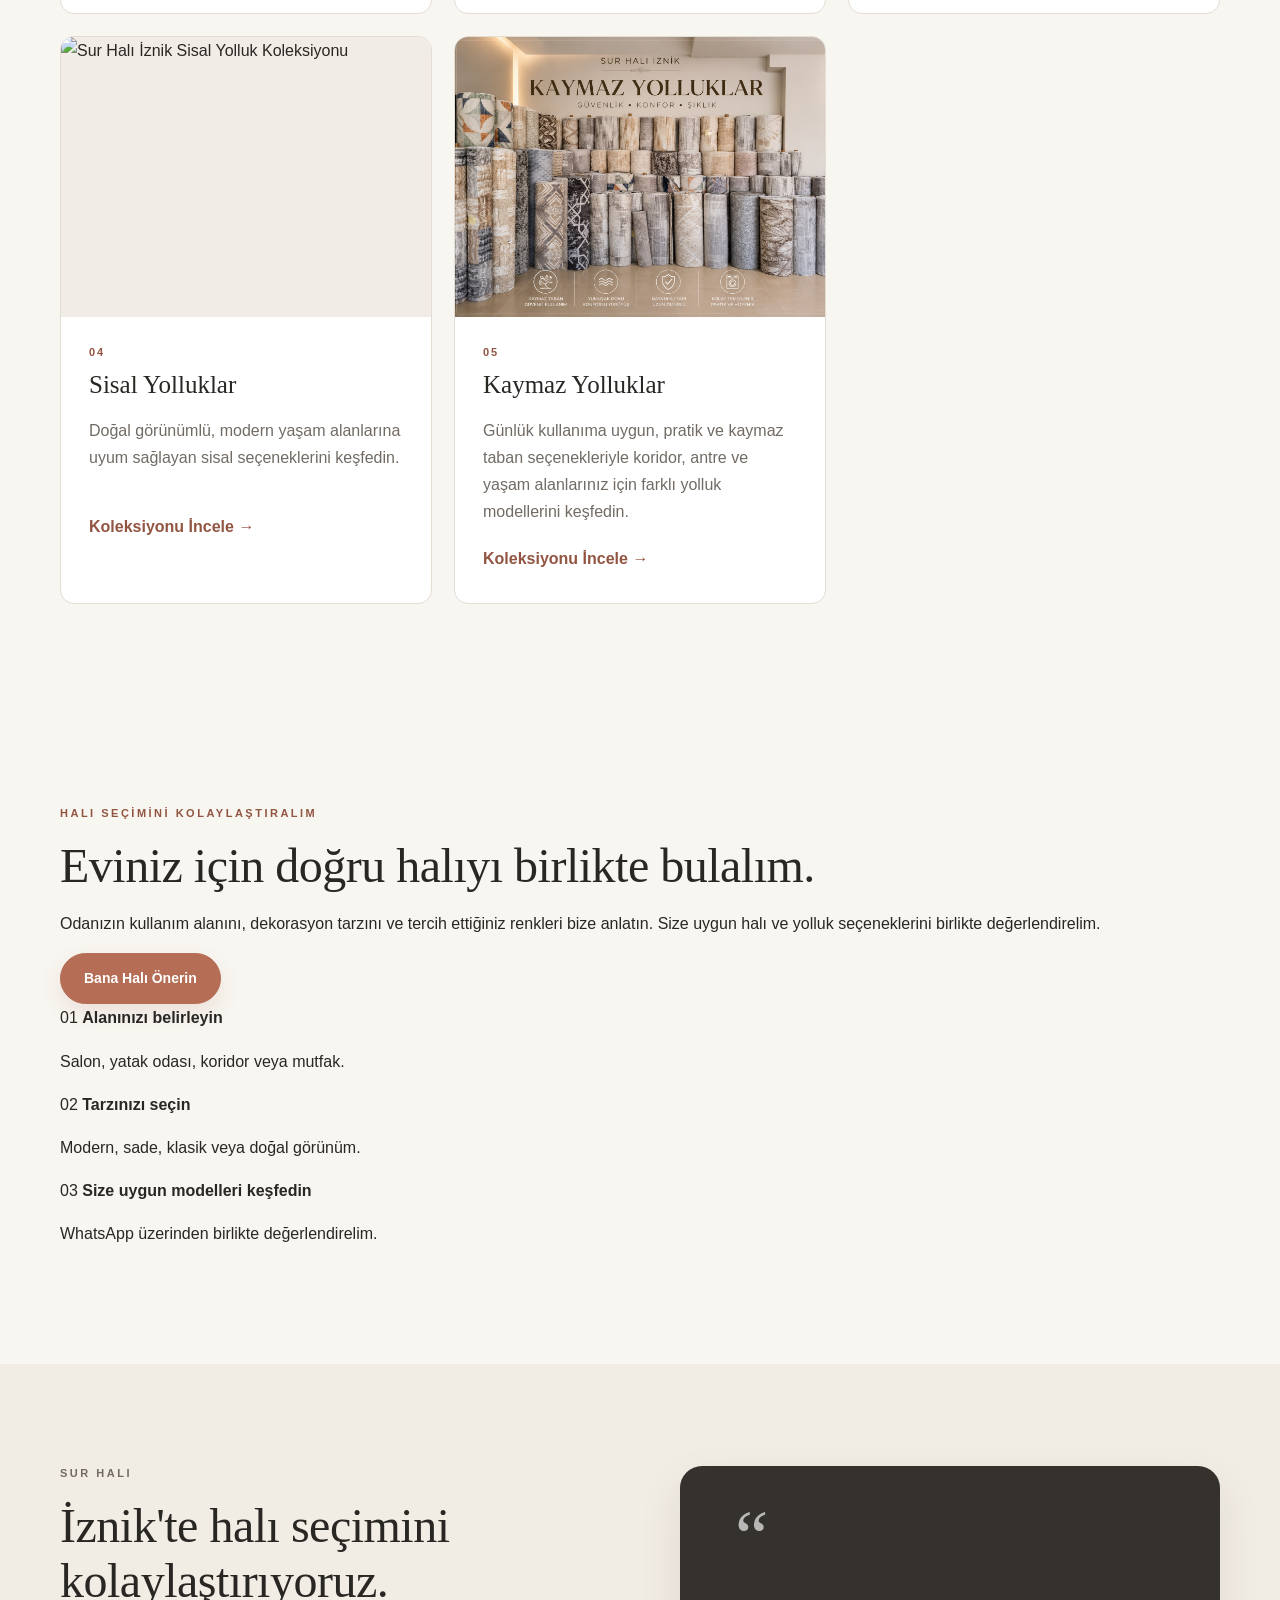
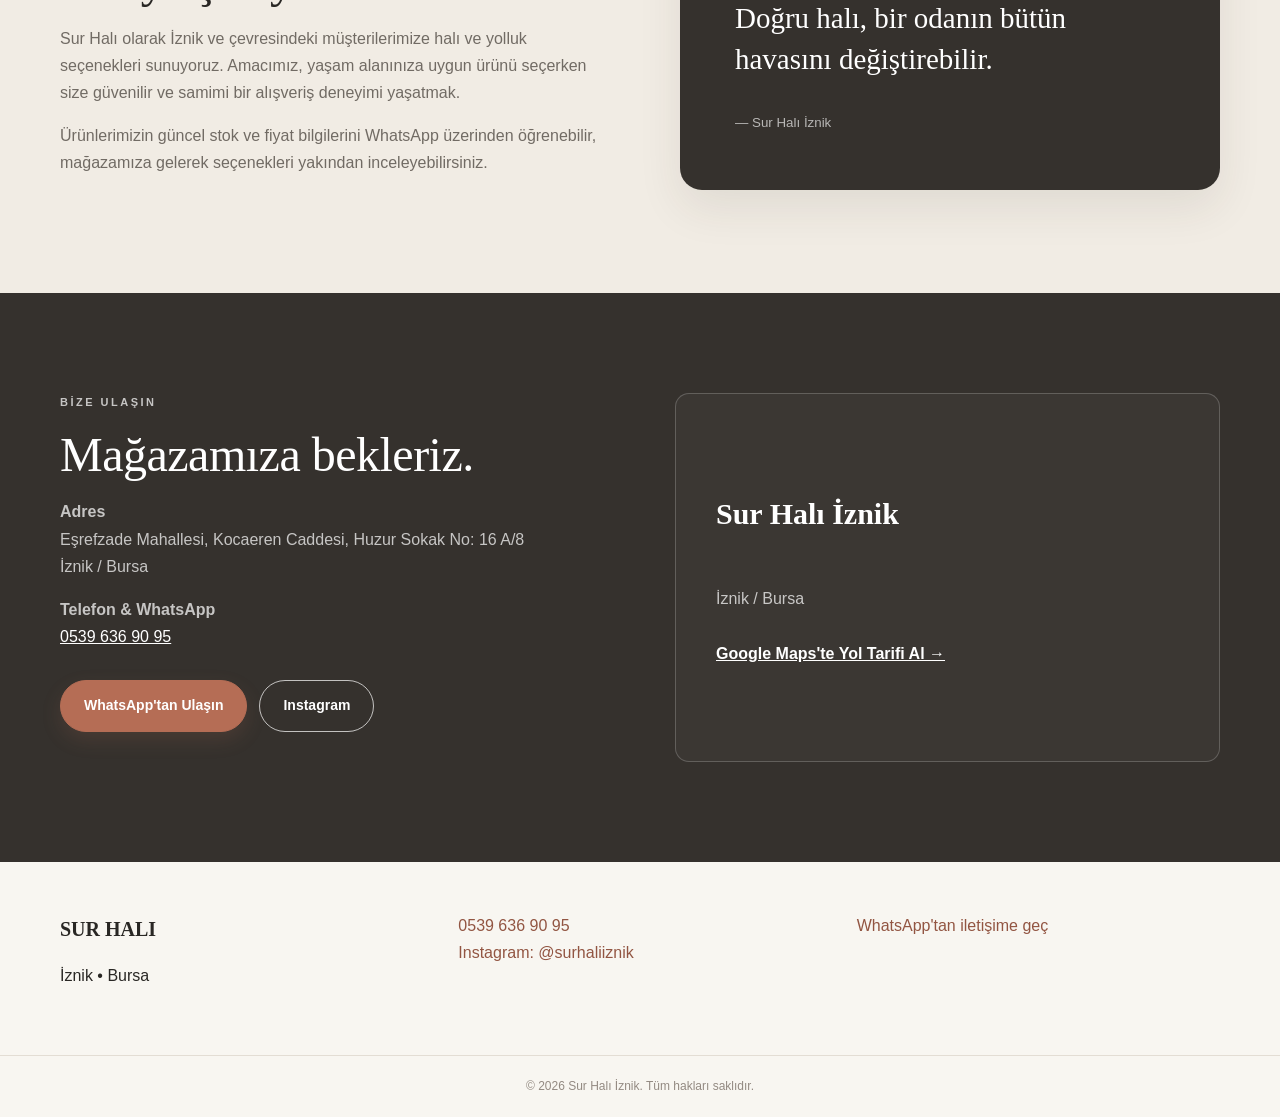
==== commit cc9834f9: "Update index.html" ====
--- a/index.html
+++ b/index.html
@@ -34,10 +34,6 @@
 
 <body>
 
-
-<!-- =========================================================
-     HEADER
-========================================================= -->
 
 <header class="site-header">
 
@@ -236,7 +232,7 @@
 
 
       <!-- =====================================================
-           01 - ÖZEL KESİM KOLEKSİYONU
+           01 - ÖZEL KESİM
       ====================================================== -->
 
       <article class="card product-card">
@@ -279,44 +275,52 @@
       </article>
 
 
-<!-- =====================================================
-     02 - HALILAR
-====================================================== -->
-
-<article class="card product-card">
-
-  <div class="product-image">
-
-    <img
-      src="https://raw.githubusercontent.com/ceribas-wx16/sur-hali/main/resimler/halilar/Halilar-1.png"
-      alt="Sur Halı İznik Halı Koleksiyonu"
-      loading="lazy"
-    >
-
-  </div>
-
-  <div class="product-content">
-
-    <div class="icon">
-      02
-    </div>
-
-    <h3>
-      Halılar
-    </h3>
-
-    <p>
-      Salon, oturma odası ve yaşam alanları için farklı desen,
-      renk ve ölçülerde halı seçeneklerini keşfedin.
-    </p>
-
-    <a href="halilar.html">
-      Koleksiyonu İncele →
-    </a>
-
-  </div>
-
-</article>
+
+      <!-- =====================================================
+           02 - HALILAR
+      ====================================================== -->
+
+      <article class="card product-card">
+
+        <div class="product-image">
+
+         <img
+  src="https://ceribas-wx16.github.io/sur-hali/resimler/halilar/Hal%C4%B1lar-1.png"
+  alt="Sur Halı İznik Halı Koleksiyonu"
+  loading="lazy"
+>
+
+        </div>
+
+
+        <div class="product-content">
+
+          <div class="icon">
+            02
+          </div>
+
+
+          <h3>
+            Halılar
+          </h3>
+
+
+          <p>
+            Salon, oturma odası ve yaşam alanları için farklı desen,
+            renk ve ölçülerde halı seçeneklerini keşfedin.
+          </p>
+
+
+          <a href="halilar.html">
+            Koleksiyonu İncele →
+          </a>
+
+        </div>
+
+      </article>
+
+
+
       <!-- =====================================================
            03 - KLASİK YOLLUKLAR
       ====================================================== -->
@@ -326,7 +330,7 @@
         <div class="product-image">
 
           <img
-            src="resimler/klasik-yolluklar/klasik-yolluk-1.png"
+            src="https://ceribas-wx16.github.io/sur-hali/resimler/klasik-yolluklar/klasik-yolluk-1.png"
             alt="Sur Halı İznik klasik yolluk modelleri"
             loading="lazy"
           >
@@ -416,7 +420,7 @@
         <div class="product-image">
 
           <img
-            src="resimler/kaymaz-yolluklar/kaymaz-yolluklar-1.jpg"
+            src="https://ceribas-wx16.github.io/sur-hali/resimler/kaymaz-yolluklar/kaymaz-yolluklar-1.jpg"
             alt="Sur Halı İznik Kaymaz Yolluk Modelleri"
             loading="lazy"
           >
@@ -744,10 +748,6 @@
 
 
 
-<!-- =========================================================
-     FOOTER
-========================================================= -->
-
 <footer>
 
   <div class="container footer-grid">
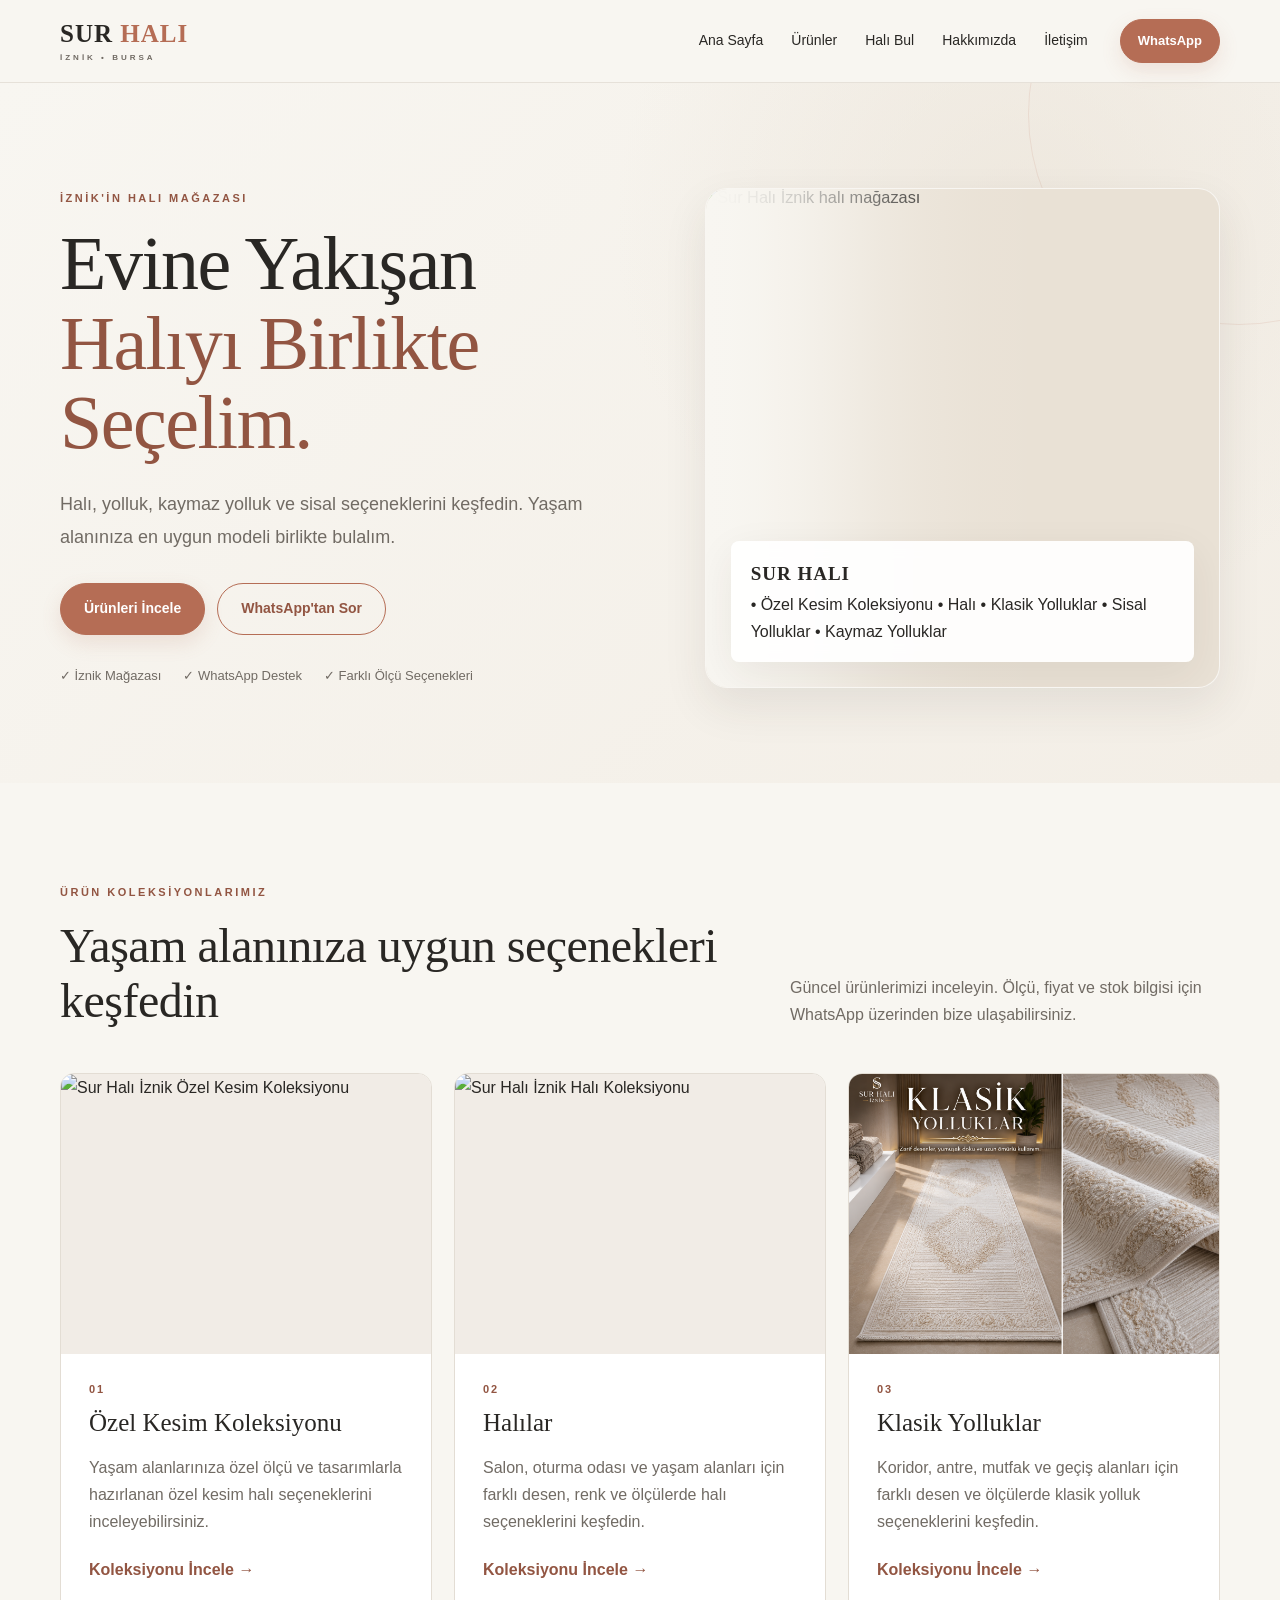
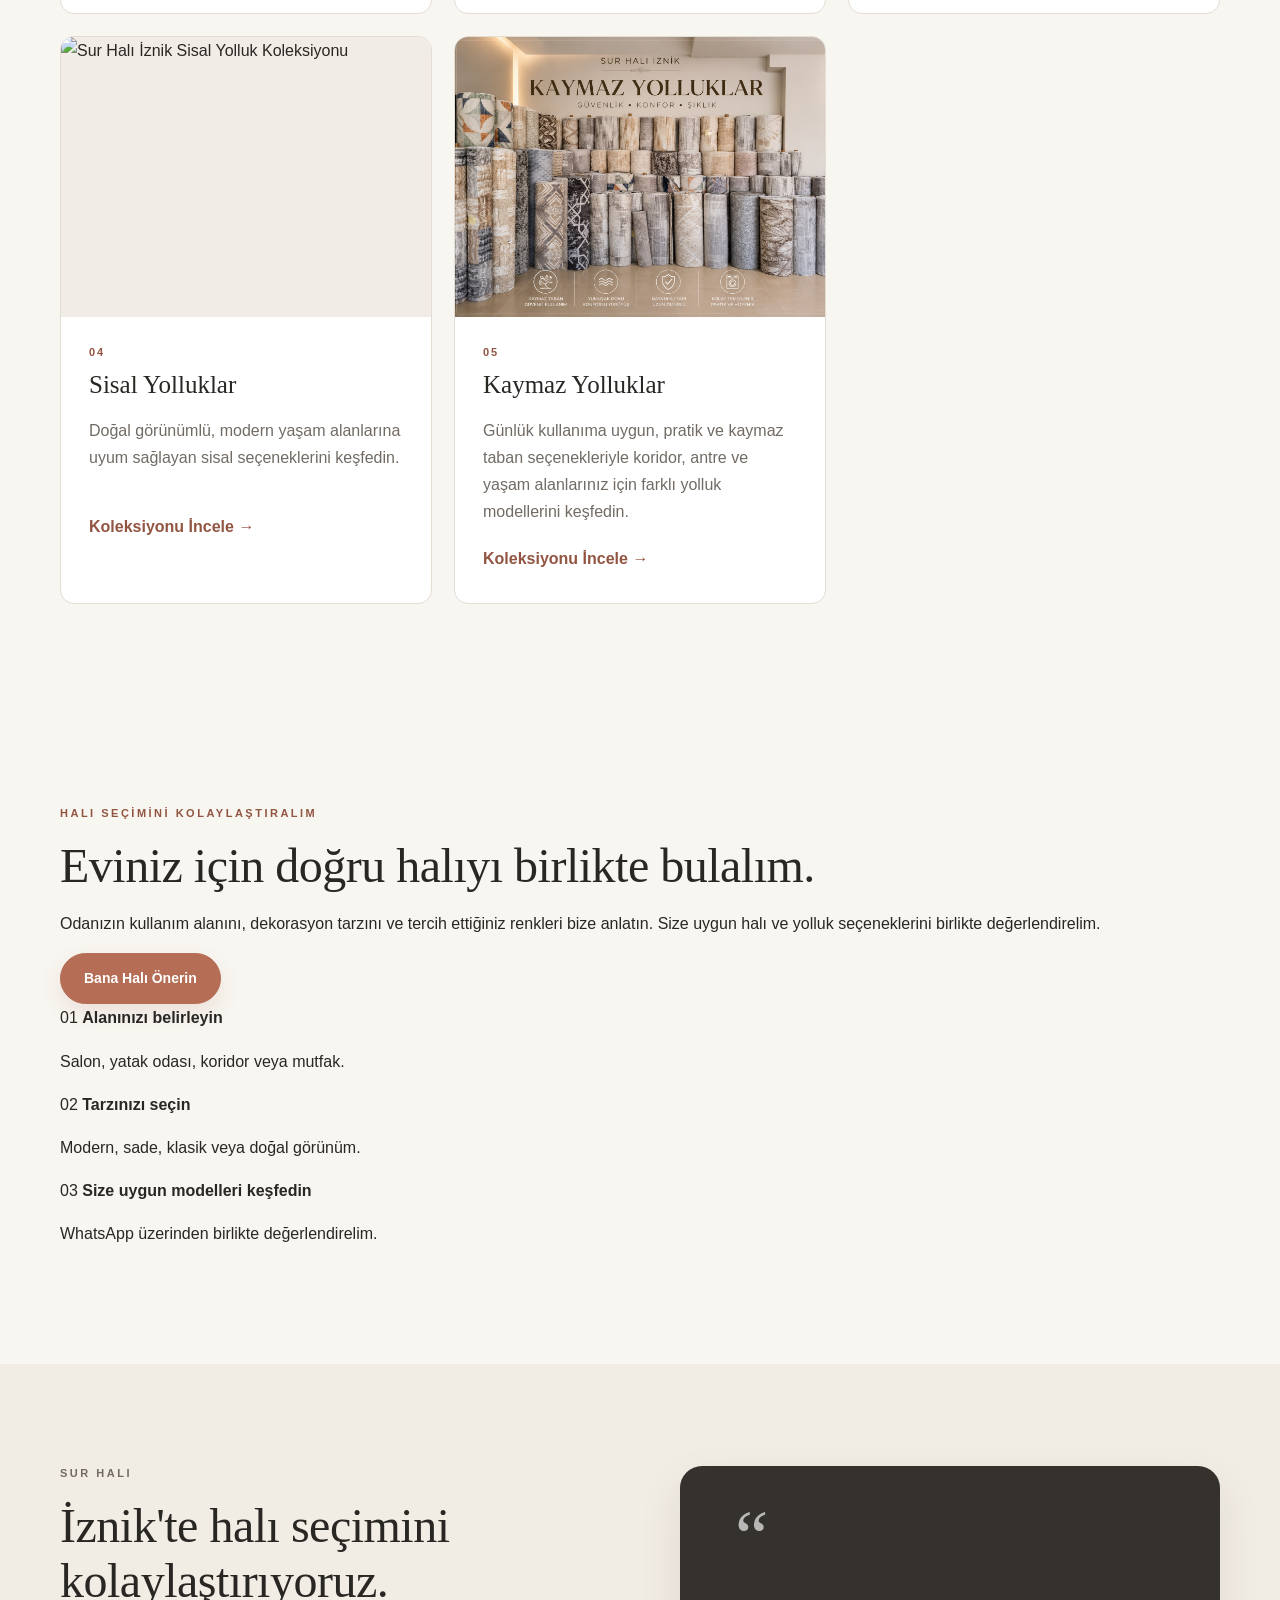
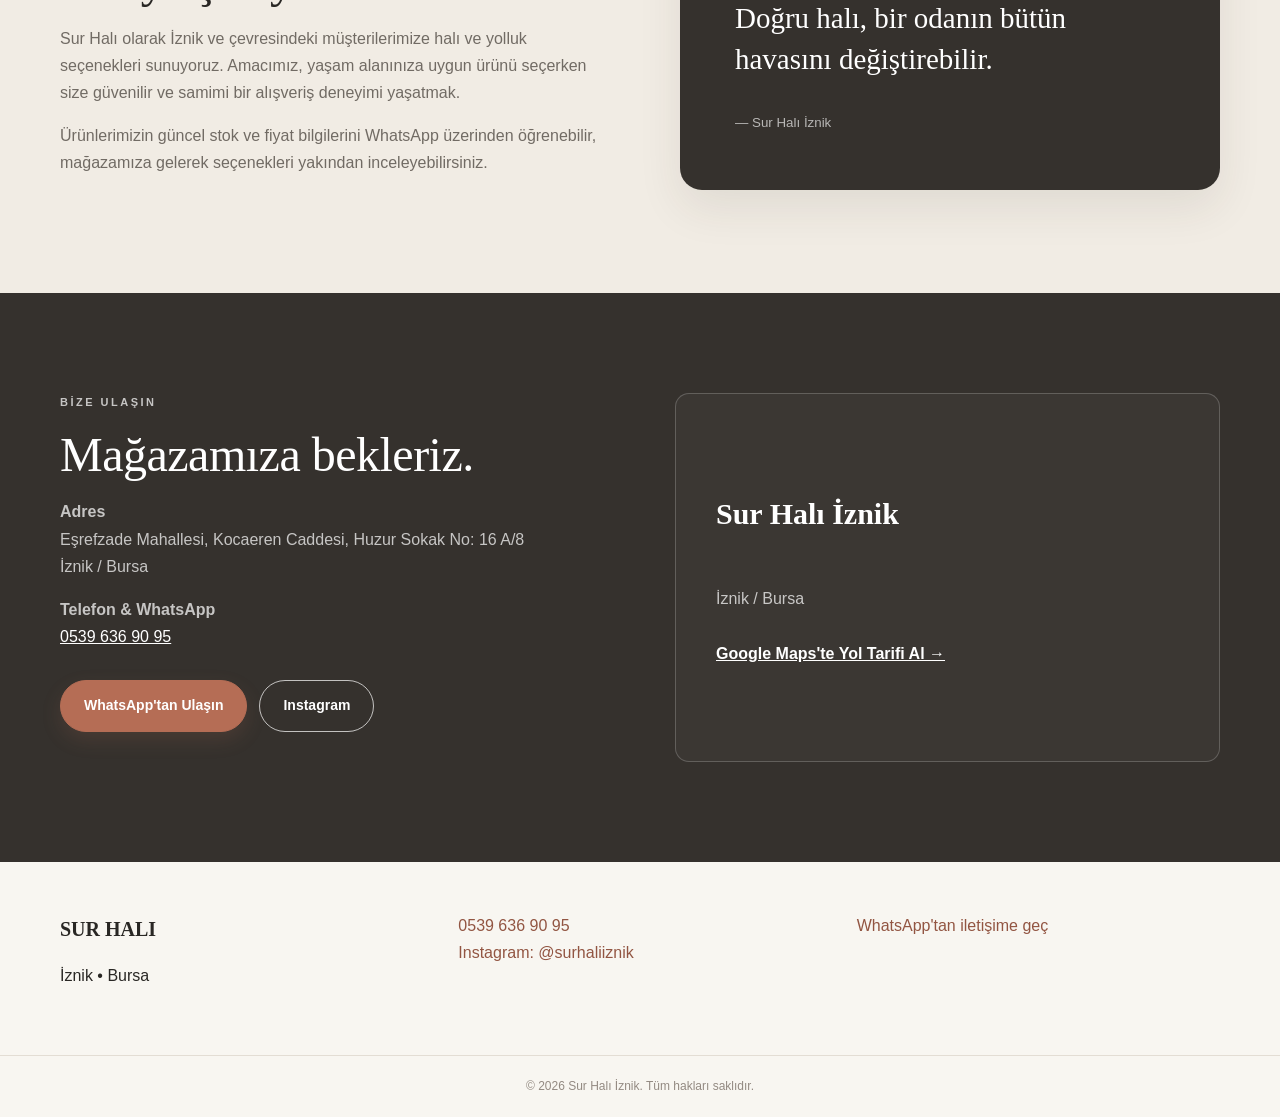
==== commit ecb61e7b: "Update index.html" ====
--- a/index.html
+++ b/index.html
@@ -284,10 +284,10 @@
 
         <div class="product-image">
 
-         <img
-  src="https://ceribas-wx16.github.io/sur-hali/resimler/halilar/Hal%C4%B1lar-1.png"
+        <img
+  src="https://ceribas-wx16.github.io/sur-hali/resimler/hal%C4%B1lar/Hal%C4%B1lar-1.png?v=2"
   alt="Sur Halı İznik Halı Koleksiyonu"
-  loading="lazy"
+  loading="eager"
 >
 
         </div>
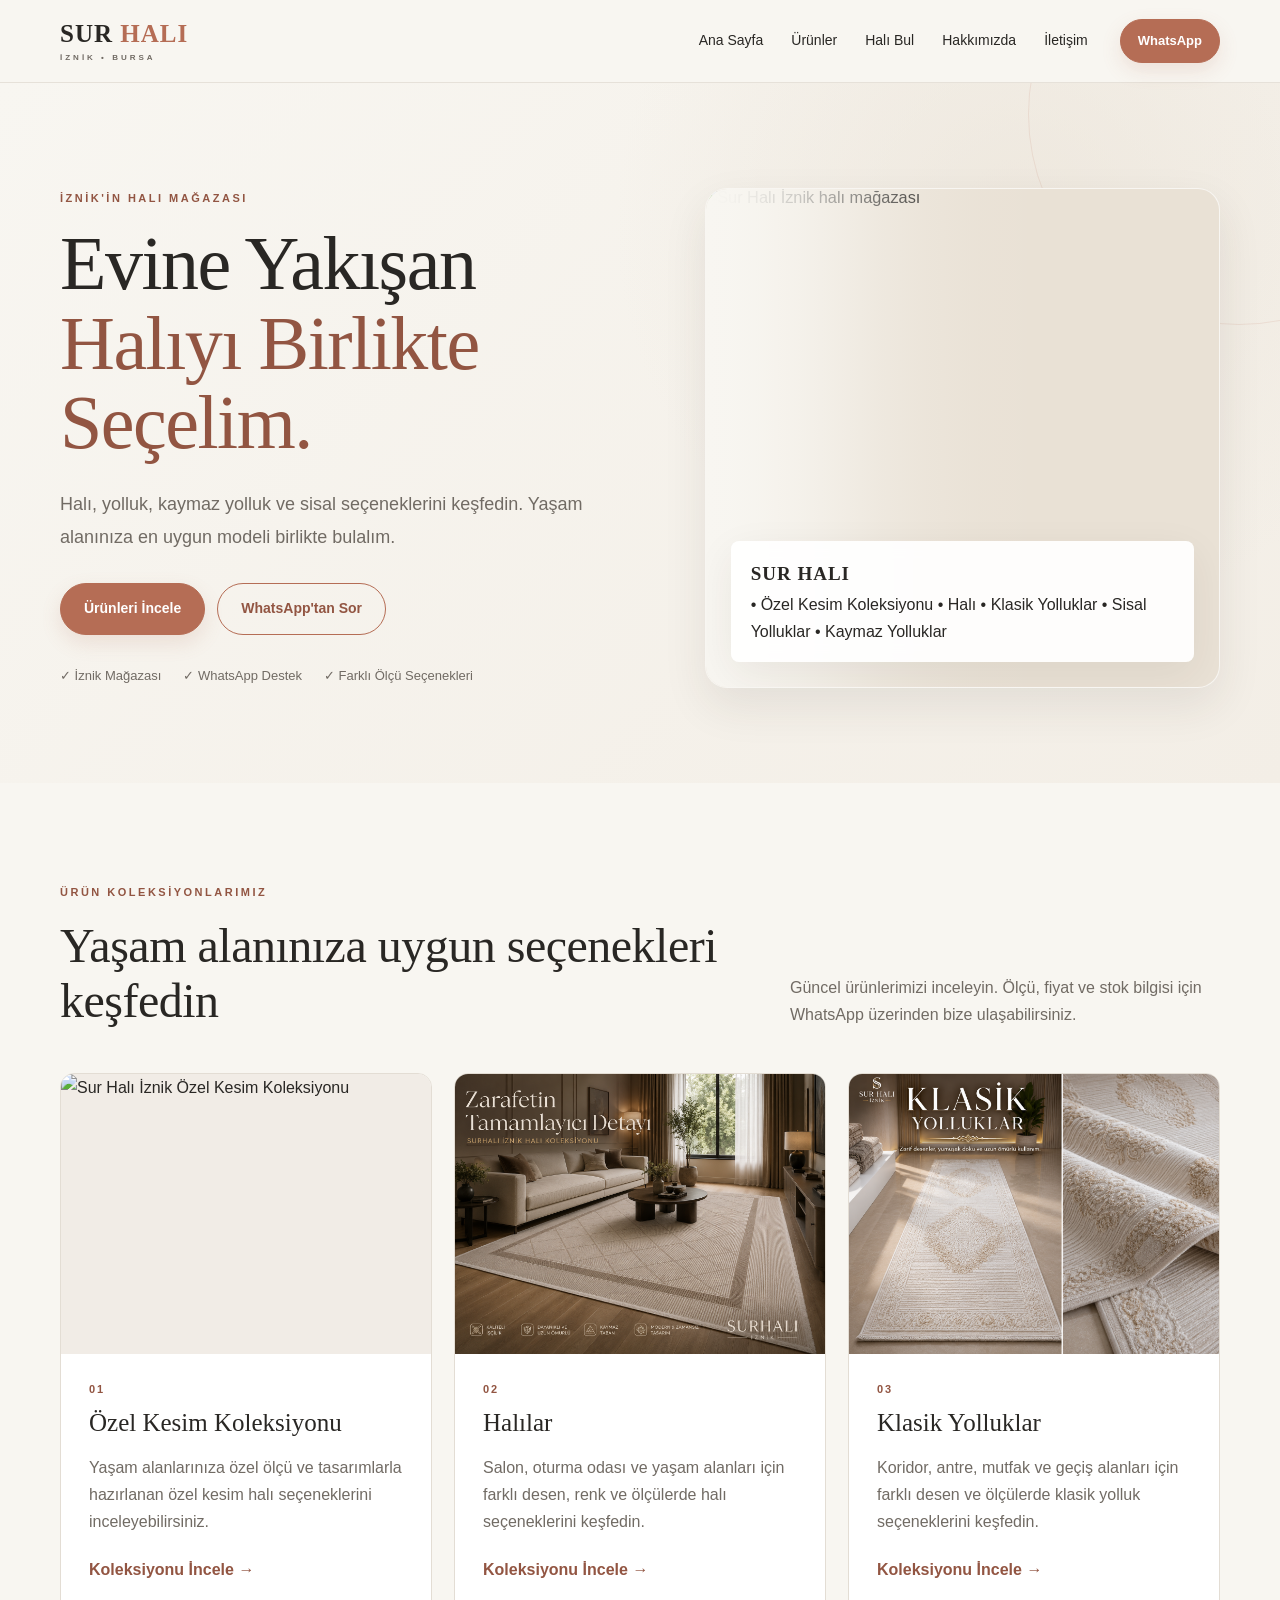
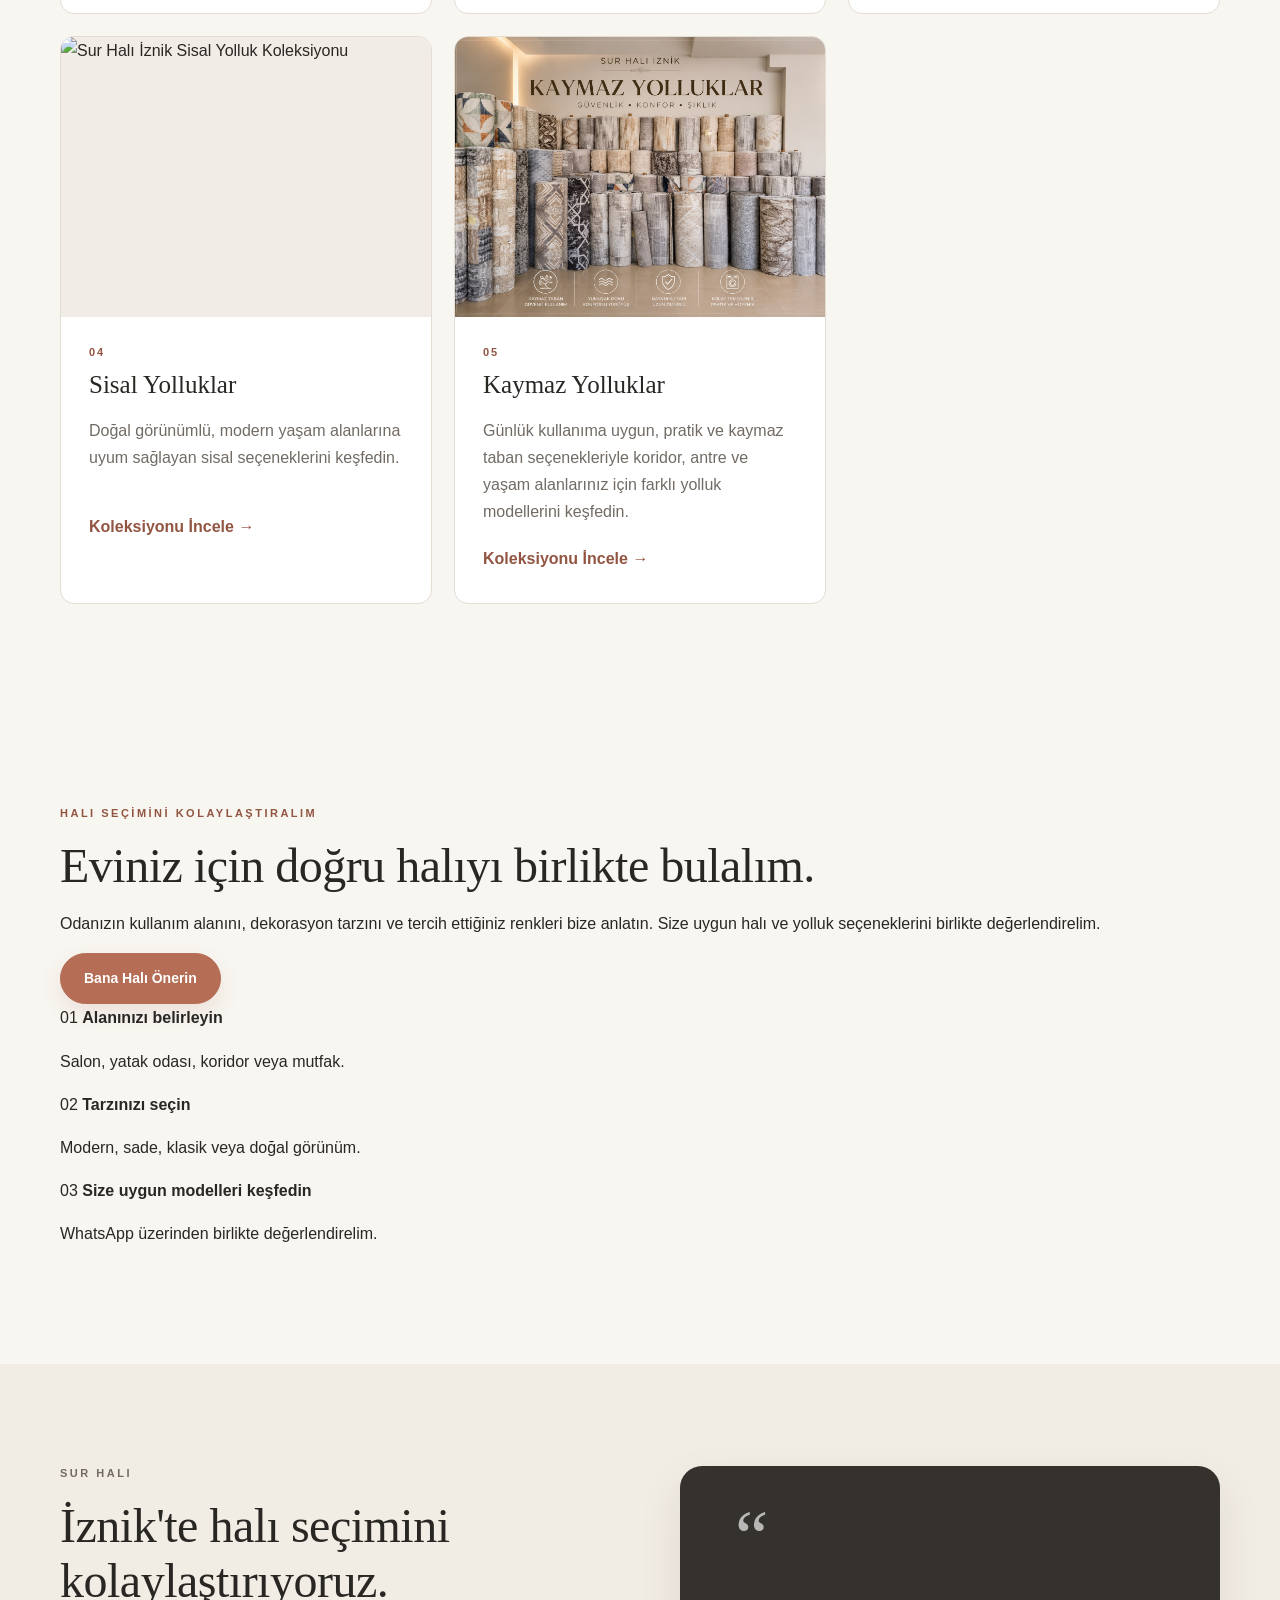
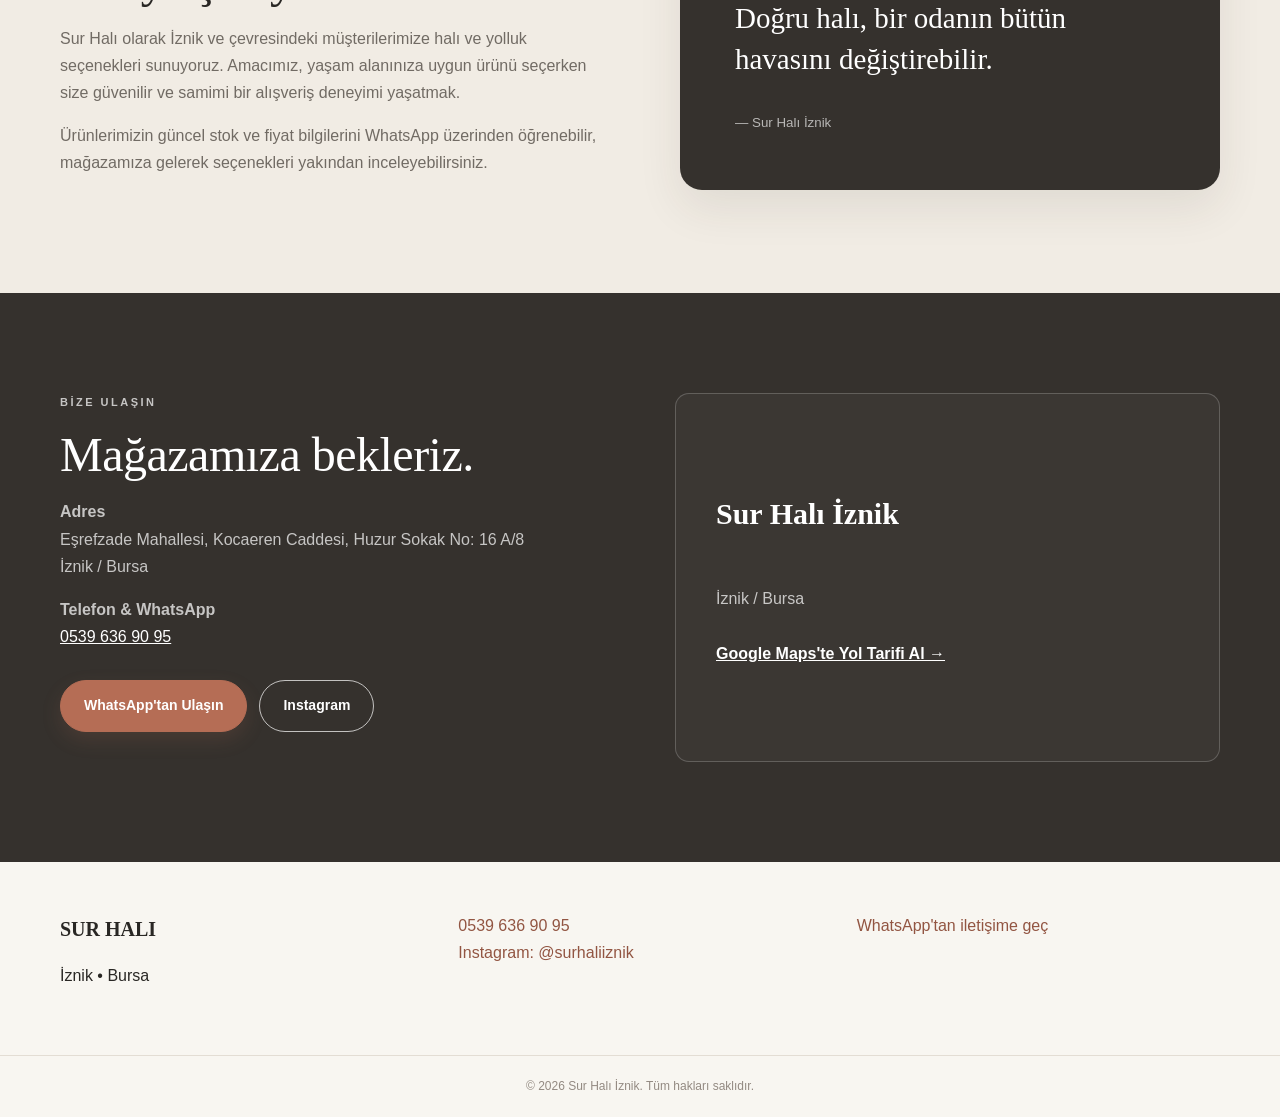
==== commit f5593bd5: "Update index.html" ====
--- a/index.html
+++ b/index.html
@@ -276,50 +276,44 @@
 
 
 
-      <!-- =====================================================
-           02 - HALILAR
-      ====================================================== -->
-
-      <article class="card product-card">
-
-        <div class="product-image">
-
-        <img
-  src="https://ceribas-wx16.github.io/sur-hali/resimler/hal%C4%B1lar/Hal%C4%B1lar-1.png?v=2"
-  alt="Sur Halı İznik Halı Koleksiyonu"
-  loading="eager"
->
-
-        </div>
-
-
-        <div class="product-content">
-
-          <div class="icon">
-            02
-          </div>
-
-
-          <h3>
-            Halılar
-          </h3>
-
-
-          <p>
-            Salon, oturma odası ve yaşam alanları için farklı desen,
-            renk ve ölçülerde halı seçeneklerini keşfedin.
-          </p>
-
-
-          <a href="halilar.html">
-            Koleksiyonu İncele →
-          </a>
-
-        </div>
-
-      </article>
-
-
+     <!-- =====================================================
+     02 - HALILAR
+====================================================== -->
+
+<article class="card product-card">
+
+  <div class="product-image">
+
+    <img
+      src="https://ceribas-wx16.github.io/sur-hali/resimler/halilar/Hal%C4%B1lar-1.png?v=2"
+      alt="Sur Halı İznik Halı Koleksiyonu"
+      loading="eager"
+    >
+
+  </div>
+
+  <div class="product-content">
+
+    <div class="icon">
+      02
+    </div>
+
+    <h3>
+      Halılar
+    </h3>
+
+    <p>
+      Salon, oturma odası ve yaşam alanları için farklı desen,
+      renk ve ölçülerde halı seçeneklerini keşfedin.
+    </p>
+
+    <a href="halilar.html">
+      Koleksiyonu İncele →
+    </a>
+
+  </div>
+
+</article>
 
       <!-- =====================================================
            03 - KLASİK YOLLUKLAR
